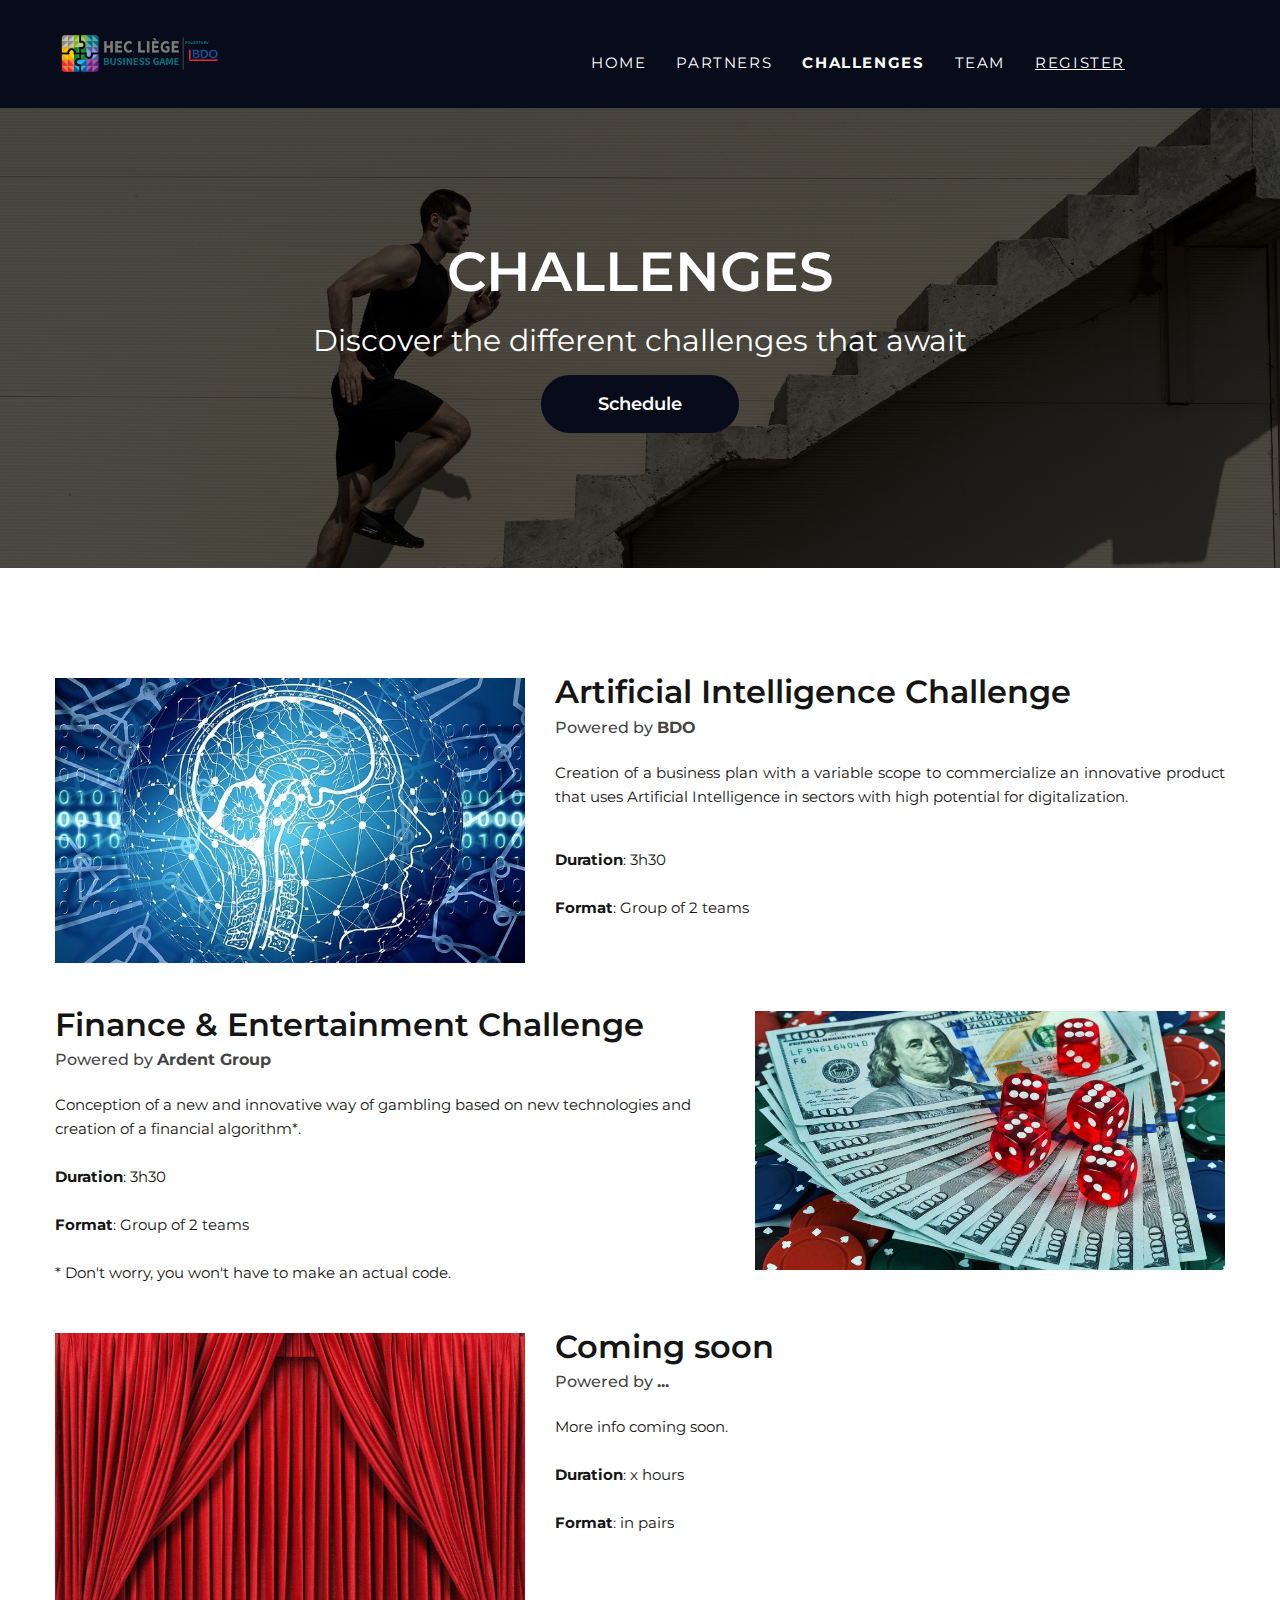
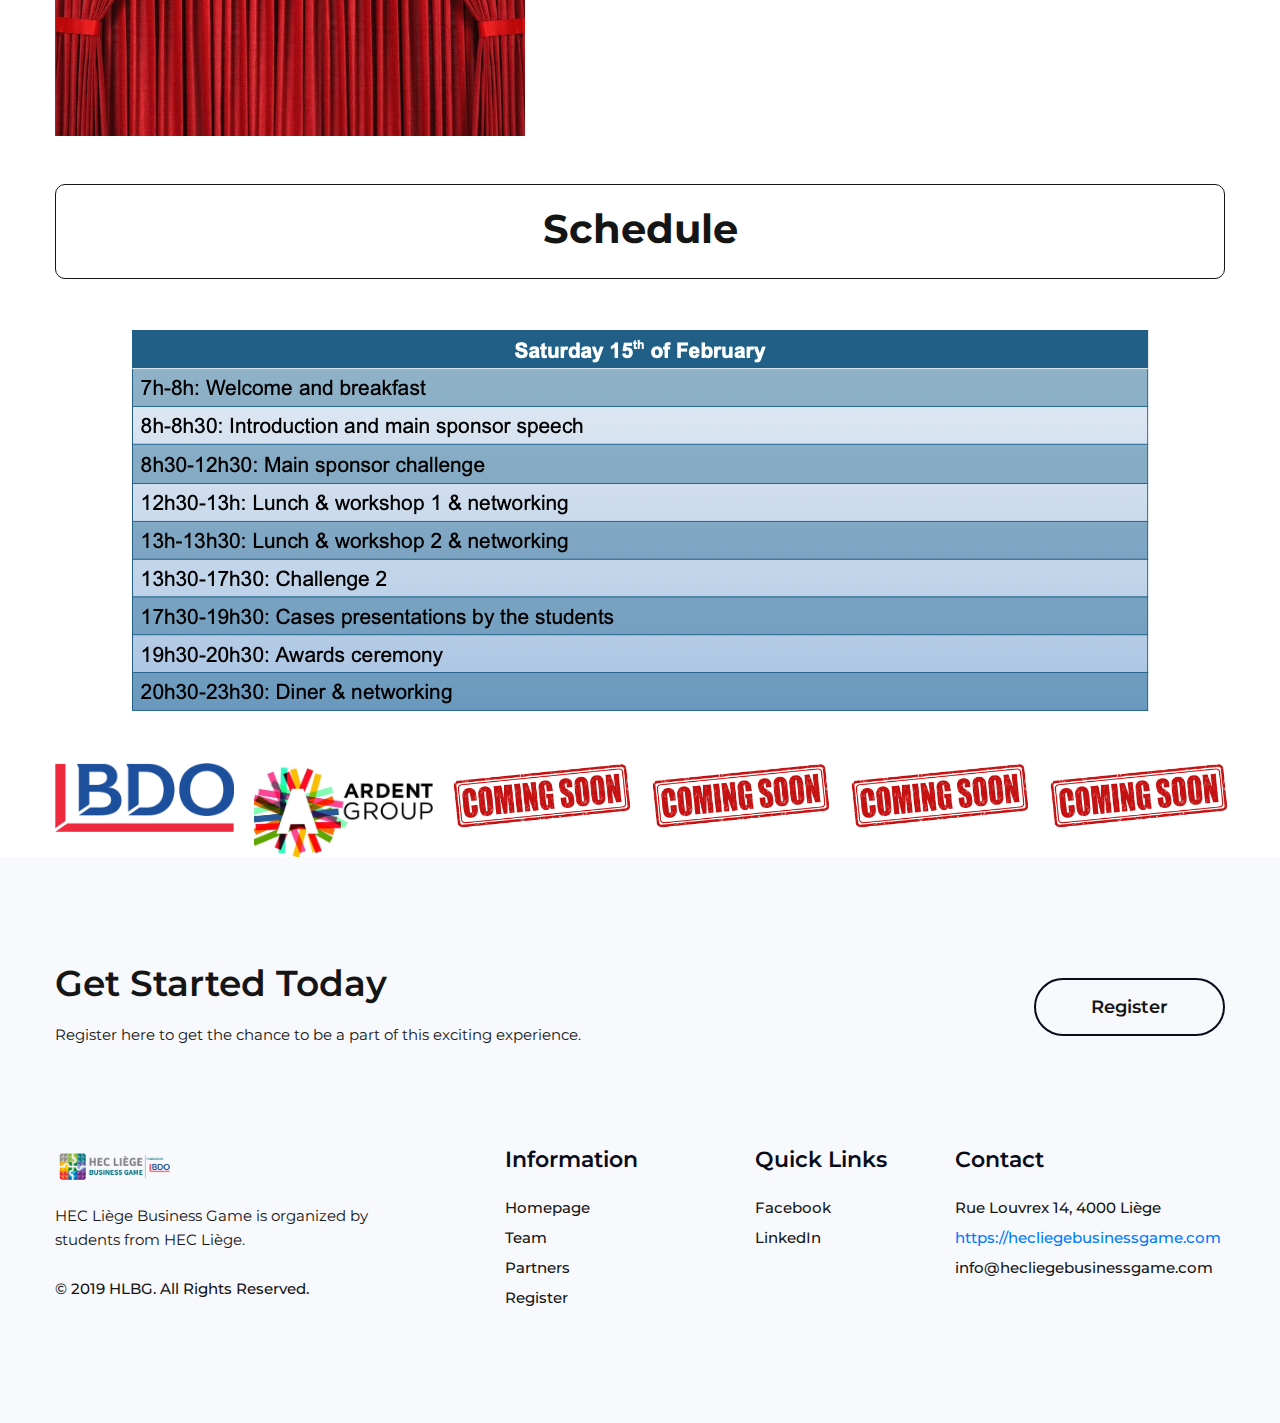
==== challenges.html @ fef14c23 "more space" ====
<!DOCTYPE html>
<html class="no-js" lang="zxx">

<head>
    <meta charset="utf-8">
    <meta http-equiv="X-UA-Compatible" content="IE=edge">
    <meta name="viewport" content="width=device-width, initial-scale=1.0"/>

    <title>Challenges - HEC Liège Business Game</title>

    <!--== Favicon ==-->
    <link rel="shortcut icon" href="assets/img/favicon2.ico" type="image/x-icon"/>

    <!--== Google Fonts ==-->
    <link href="https://fonts.googleapis.com/css?family=Montserrat:300,400,400i,500,600,700" rel="stylesheet">

    <!--== All Animate CSS ==-->
    <link href="assets/css/animate.min.css" rel="stylesheet"/>
    <!--== All FontAwesome CSS ==-->
    <link href="assets/css/font-awesome.min.css" rel="stylesheet"/>
    <!--== All Material Icons CSS ==-->
    <link href="assets/css/materialdesignicons.min.css" rel="stylesheet"/>
    <!--== All Helper CSS ==-->
    <link href="assets/css/helper.min.css" rel="stylesheet"/>
    <!--== All Revolution CSS ==-->
    <link href="assets/css/settings.css" rel="stylesheet"/>
    <!--== All Slicknav CSS ==-->
    <link href="assets/css/slicknav.min.css" rel="stylesheet"/>
    <!--== All Timeline CSS ==-->
    <link href="assets/css/timeline.css" rel="stylesheet"/>
    <!--== All Slick Slider CSS ==-->
    <link href="assets/css/slick.min.css" rel="stylesheet"/>
    <!--== All BootStrap CSS ==-->
    <link href="assets/css/bootstrap.min.css" rel="stylesheet"/>
    <!--== Main Style CSS ==-->
    <link href="assets/css/style.min.css" rel="stylesheet"/>

    <!--[if lt IE 9]>
    <script src="//oss.maxcdn.com/html5shiv/3.7.2/html5shiv.min.js"></script>
    <script src="//oss.maxcdn.com/respond/1.4.2/respond.min.js"></script>
    <![endif]-->


</head>

<body>

<!--== Start Header Area Wrapper ==-->
<header class="header-area">
    <div class="container">
        <div class="row align-items-center">
            <div class="col-8 col-lg-2">
                <!-- Start Logo Area -->
                <div class="logo-area">
                    <a href="index.html"><img src="assets/img/hec.png" alt="HLBG-Logo"></a>
                </div>
                <!-- End Logo Area -->
            </div>

            <div class="col-lg-9 d-none d-lg-block">
                <!-- Start Navigation Area -->
                <div class="navigation-area mt-lg-3">
                    <ul class="main-menu nav">
                        <li class=""><a href="index.html">Home</a>
                        </li>
                        <li class=""><a href="partners.html">Partners</a>
                        </li>
                        <li class=""><a href="challenges.html"><strong>Challenges</strong></a>
                        </li>
                        <li class=""><a href="team.html">Team</a>
                        </li>
                        <li><a href="contact.html"><u>Register</u></a></li>
                    </ul>
                </div>
                <!-- End Navigation Area -->
            </div>

            <div class="">
           <!-- Start Header Action Area -->
           <div class="header-action mt-lg-3 text-right">
                <button class="btn-menu d-lg-none"><i class="fa fa-bars"></i></button>
            </div>
            <!-- End Header Action Area -->
            </div>
        </div>
    </div>
</header>
<!--== End Header Area Wrapper ==-->

<!--== Start Page Header Area ==-->
<div class="page-header-area bg-img" data-bg="assets/img/challenges.jpg">
    <div class="container">
        <div class="row">
            <div class="col-lg-10 col-xl-8 m-auto text-center">
                <div class="page-header-content-inner">
                    <div class="page-header-content">
                        <h2>CHALLENGES</h2>
                        <h3 class="text-white">Discover the different challenges that await</h3>
                        <div class="container mt-3">
                            <div class="col-xl-6 m-auto text-center" id="strategy">
                                    <a href="#schedule" class="btn-outline-top">Schedule</a>
                            </div>
                        </div>
                    </div>
                </div>
            </div>
        </div>
    </div>
</div>
<!--== End Page Header Area ==-->



<!--== Start Page Content Area Wrapper ==-->
<div class="page-content-wrapper">
    <div class="member-details-wrapper sm-top">
        <div class="container">
            <div class="member-details-wrap">
                <div class="member-details-top">
                    <div class="row">
                        <div class="col-md-5">
                            <div class="member-pic mb-sm-35">
                                <img src="assets/img/AI.jpg" alt="bcg"/>
                            </div>
                        </div>

                        <div class="col-md-7 ml-auto">
                            <div class="member-desc" id="social">
                                <h2>Artificial Intelligence Challenge</h2>
                                <h5>Powered by <strong>BDO</strong></h5>
                                <p align="justify">Creation of a business plan with a variable scope to commercialize 
                                an innovative product that uses Artificial Intelligence in sectors with high potential for digitalization.<br></p>
                                </br>
                                <strong>Duration</strong>: 3h30</br>
                                </br>
                                <strong>Format</strong>: Group of 2 teams </br>
                            </p>
                            </div>
                        </div>
                    </div>
                </div>
            </div>
        </div>

        <div class="container mt-5">
            <div class="member-details-wrap">
                <div class="member-details-top">
                    <div class="row">


                        <div class="col-md-7 ml-auto">
                            <div class="member-desc" id="performance">
                                <h2>Finance & Entertainment Challenge</h2>
                                <h5>Powered by <strong>Ardent Group</strong></h5>
                                Conception of a new and innovative way of gambling based on new technologies and creation of a financial algorithm*.</br>
                                </br>
                                <strong>Duration</strong>: 3h30 </br>
                                </br>
                                <strong>Format</strong>: Group of 2 teams </br>
                            </br>
                                * Don't worry, you won't have to make an actual code.
                            </p>
                            </div>
                        </div>

                        <div class="col-md-5">
                            <div class="member-pic mb-sm-35">
                                <img src="assets/img/gambling.jpg" alt="bcg"/>
                            </div>
                        </div>
                    </div>
                </div>
            </div>
        </div>


        

        <div class="container mt-5">
            <div class="member-details-wrap">
                <div class="member-details-top">
                    <div class="row">
                        <div class="col-md-5">
                            <div class="member-pic mb-sm-35">
                                <img src="assets/img/comso.jpg" alt="online"/>
                            </div>
                        </div>

                        <div class="col-md-7 ml-auto">
                            <div class="member-desc" id="online">
                                <h2>Coming soon</h2>
                                <h5>Powered by <strong>...</strong></h5>
                                More info coming soon.</br>
                                </br>
                                <strong>Duration</strong>: x hours </br>
                                </br>
                                <strong>Format</strong>: in pairs </br>
                            </p>
                            </div>
                        </div>
                    </div>
                </div>
            </div>
        </div>

    </div>
</div>



<div class="container mt-5 mb-5 text-center">
    <div class="container boxed mb-5">
        <h1>Schedule</h1>
    </div>
    <img src="assets/img/schedule2.png" alt="schedule" id="schedule"/>

</div>


<!--== Start Brand Logo Area Wrapper ==-->
<div class="brand-logo-area mt-5">
        <div class="container">
            <div class="row">
                <div class="col-12">
                    <div class="brand-logo-content slick-row-20">
                        <div class="brand-logo-item"style="margin:10px padding:20px">
                            <a href="partners.html"><img src="assets/img/brand-logo/bdo.png" alt="bcg"/></a>
                        </div>
    
                        <div class="brand-logo-item"style="margin:10px padding:20px">
                            <a href="partners.html"><img src="assets/img/brand-logo/ardent.jpg" alt="ardent"/></a>
                        </div>
    
                        <div class="brand-logo-item"style="margin:10px padding:20px">
                            <a href="partners.html"><img src="assets/img/brand-logo/coming.png" alt="lux"/></a>
                        </div>
    
                        <div class="brand-logo-item"style="margin:10px padding:20px">
                            <a href="partners.html"><img src="assets/img/brand-logo/coming.png" alt="deloitte"/></a>
                        </div>
    
                        <div class="brand-logo-item"style="margin:10px padding:20px">
                            <a href="partners.html"><img src="assets/img/brand-logo/coming.png" alt="bdo"/></a>
                        </div>
    
                        <div class="brand-logo-item"style="margin:10px padding:20px">
                            <a href="partners.html"><img src="assets/img/brand-logo/coming.png" alt="coca"/></a>
                        </div>
                    </div>
                </div>
            </div>
        </div>
    </div>
    <!--== End Brand Logo Area Wrapper ==-->




<!--== Start Footer Area Wrapper ==-->
<footer class="footer-area sp-y">
    <div class="footer-top-wrap">
        <div class="container">
            <div class="footer-top-content">
                <div class="row align-items-center">
                    <div class="col-md-8 col-lg-6">
                        <h2>Get Started Today</h2>
                        <p>Register here to get the chance to be a part of this exciting experience.</p>
                    </div>
                    <div class="col-md-4 col-lg-6 text-md-right mt-sm-25">
                        <a href="contact.html" class="btn-outline">Register</a>
                    </div>
                </div>
            </div>
        </div>
    </div>

    <div class="footer-widget-area sm-top-wt">
        <div class="container">
            <div class="row mtn-40">
                <div class="col-lg-4 order-4 order-lg-0">
                    <div class="widget-item">
                        <div class="about-widget">
                            <a href="index.html"><img src="assets/img/hec.png" width="5000" alt="Logo"/></a>
                            <p>HEC Liège Business Game is organized by students from HEC Liège.</p>

                            <div class="copyright-txt">
                                <p>&copy; 2019 HLBG. All Rights Reserved.</p>
                            </div>
                        </div>
                    </div>
                </div>

                <div class="col-md-4 col-lg-2 ml-auto">
                    <div class="widget-item">
                        <h4 class="widget-title">Information</h4>
                        <div class="widget-body">
                            <ul class="widget-list">
                                <li><a href="index.html">Homepage</a></li>
                                <li><a href="team.html">Team</a></li>
                                <li><a href="partners.html">Partners</a></li>
                                <li><a href="contact.html">Register</a></li>
                            </ul>
                        </div>
                    </div>
                </div>

                <div class="col-md-4 col-lg-2 ml-auto">
                    <div class="widget-item">
                        <h4 class="widget-title">Quick Links</h4>
                        <div class="widget-body">
                            <ul class="widget-list">
                                <li><a href="https://www.facebook.com/HEC-Liège-Business-Game-104709364340009/">Facebook</a></li>
                                <li><a href="https://www.linkedin.com/company/hec-liège-business-game/">LinkedIn</a></li>
                            </ul>
                        </div>
                    </div>
                </div>

                <div class="col-md-4 col-lg-3">
                    <div class="widget-item">
                        <h4 class="widget-title">Contact</h4>
                        <div class="widget-body">
                            <address>
                                Rue Louvrex 14, 4000 Liège <br>
                                <a href ="https://hecliegebusinessgame.com">https://hecliegebusinessgame.com </a><br>
                                info@hecliegebusinessgame.com
                            </address>
                        </div>
                    </div>
                </div>
            </div>
        </div>
    </div>
</footer>
<!--== End Footer Area Wrapper ==-->

<!-- Scroll Top Button -->
<button class="btn-scroll-top"><i class="mdi mdi-chevron-up"></i></button>



<!--=======================Javascript============================-->
<script src="assets/js/modernizr-3.6.0.min.js"></script>
<script src="assets/js/jquery-3.3.1.min.js"></script>
<script src="assets/js/jquery-migrate-1.2.1.min.js"></script>
<script src="assets/js/popper.min.js"></script>
<script src="assets/js/plugins/bootstrap.min.js"></script>
<script src="assets/js/plugins/waypoint.min.js"></script>
<script src="assets/js/plugins/counterup.min.js"></script>
<script src="assets/js/plugins/instafeed.min.js"></script>
<script src="assets/js/plugins/jquery.appear.js"></script>
<script src="assets/js/plugins/jquery.slicknav.min.js"></script>
<script src="assets/js/plugins/parallax.min.js"></script>
<script src="assets/js/plugins/slick.min.js"></script>

<!--=== Active Js ===-->
<script src="assets/js/active.min.js"></script>

<!-- REVOLUTION JS FILES -->
<script src="assets/js/revslider/jquery.themepunch.tools.min.js"></script>
<script src="assets/js/revslider/jquery.themepunch.revolution.min.js"></script>


<!-- SLIDER REVOLUTION 5.0 EXTENSIONS  (Load Extensions only on Local File Systems !  The following part can be removed on Server for On Demand Loading) -->
<script src="assets/js/revslider/extensions/revolution.extension.actions.min.js"></script>
<script src="assets/js/revslider/extensions/revolution.extension.carousel.min.js"></script>
<script src="assets/js/revslider/extensions/revolution.extension.kenburn.min.js"></script>
<script src="assets/js/revslider/extensions/revolution.extension.layeranimation.min.js"></script>
<script src="assets/js/revslider/extensions/revolution.extension.migration.min.js"></script>
<script src="assets/js/revslider/extensions/revolution.extension.navigation.min.js"></script>
<script src="assets/js/revslider/extensions/revolution.extension.parallax.min.js"></script>
<script src="assets/js/revslider/extensions/revolution.extension.slideanims.min.js"></script>
<script src="assets/js/revslider/extensions/revolution.extension.video.min.js"></script>

<!--=== REVOLUTION JS ===-->
<script src="assets/js/revslider/rev-active.js"></script>

</body>

</html>
---- assets/css/helper.min.css ----
.mt-5{margin-top:5px}.mt-10{margin-top:10px}.mt-15{margin-top:15px}.mt-20{margin-top:20px}.mt-25{margin-top:25px}.mt-30{margin-top:30px}.mt-35{margin-top:35px}.mt-40{margin-top:40px}.mt-45{margin-top:45px}.mt-50{margin-top:50px}.mt-55{margin-top:55px}.mt-60{margin-top:60px}.mt-65{margin-top:65px}.mt-70{margin-top:70px}.mt-75{margin-top:75px}.mt-80{margin-top:80px}.mt-85{margin-top:85px}.mt-90{margin-top:90px}.mt-95{margin-top:95px}.mt-100{margin-top:100px}@media only screen and (max-width:767.98px){.mt-sm-5{margin-top:5px}}@media only screen and (max-width:767.98px){.mt-sm-10{margin-top:10px}}@media only screen and (max-width:767.98px){.mt-sm-15{margin-top:15px}}@media only screen and (max-width:767.98px){.mt-sm-20{margin-top:20px}}@media only screen and (max-width:767.98px){.mt-sm-25{margin-top:25px}}@media only screen and (max-width:767.98px){.mt-sm-30{margin-top:30px}}@media only screen and (max-width:767.98px){.mt-sm-35{margin-top:35px}}@media only screen and (max-width:767.98px){.mt-sm-40{margin-top:40px}}@media only screen and (max-width:767.98px){.mt-sm-45{margin-top:45px}}@media only screen and (max-width:767.98px){.mt-sm-50{margin-top:50px}}@media only screen and (max-width:767.98px){.mt-sm-55{margin-top:55px}}@media only screen and (max-width:767.98px){.mt-sm-60{margin-top:60px}}@media only screen and (max-width:767.98px){.mt-sm-65{margin-top:65px}}@media only screen and (max-width:767.98px){.mt-sm-70{margin-top:70px}}@media only screen and (max-width:767.98px){.mt-sm-75{margin-top:75px}}@media only screen and (max-width:767.98px){.mt-sm-80{margin-top:80px}}@media only screen and (max-width:767.98px){.mt-sm-85{margin-top:85px}}@media only screen and (max-width:767.98px){.mt-sm-90{margin-top:90px}}@media only screen and (max-width:767.98px){.mt-sm-95{margin-top:95px}}@media only screen and (max-width:767.98px){.mt-sm-100{margin-top:100px}}@media only screen and (min-width:768px) and (max-width:991.98px){.mt-md-5{margin-top:5px}}@media only screen and (min-width:768px) and (max-width:991.98px){.mt-md-10{margin-top:10px}}@media only screen and (min-width:768px) and (max-width:991.98px){.mt-md-15{margin-top:15px}}@media only screen and (min-width:768px) and (max-width:991.98px){.mt-md-20{margin-top:20px}}@media only screen and (min-width:768px) and (max-width:991.98px){.mt-md-25{margin-top:25px}}@media only screen and (min-width:768px) and (max-width:991.98px){.mt-md-30{margin-top:30px}}@media only screen and (min-width:768px) and (max-width:991.98px){.mt-md-35{margin-top:35px}}@media only screen and (min-width:768px) and (max-width:991.98px){.mt-md-40{margin-top:40px}}@media only screen and (min-width:768px) and (max-width:991.98px){.mt-md-45{margin-top:45px}}@media only screen and (min-width:768px) and (max-width:991.98px){.mt-md-50{margin-top:50px}}@media only screen and (min-width:768px) and (max-width:991.98px){.mt-md-55{margin-top:55px}}@media only screen and (min-width:768px) and (max-width:991.98px){.mt-md-60{margin-top:60px}}@media only screen and (min-width:768px) and (max-width:991.98px){.mt-md-65{margin-top:65px}}@media only screen and (min-width:768px) and (max-width:991.98px){.mt-md-70{margin-top:70px}}@media only screen and (min-width:768px) and (max-width:991.98px){.mt-md-75{margin-top:75px}}@media only screen and (min-width:768px) and (max-width:991.98px){.mt-md-80{margin-top:80px}}@media only screen and (min-width:768px) and (max-width:991.98px){.mt-md-85{margin-top:85px}}@media only screen and (min-width:768px) and (max-width:991.98px){.mt-md-90{margin-top:90px}}@media only screen and (min-width:768px) and (max-width:991.98px){.mt-md-95{margin-top:95px}}@media only screen and (min-width:768px) and (max-width:991.98px){.mt-md-100{margin-top:100px}}.mtn-5{margin-top:-5px}.mtn-10{margin-top:-10px}.mtn-15{margin-top:-15px}.mtn-20{margin-top:-20px}.mtn-25{margin-top:-25px}.mtn-30{margin-top:-30px}.mtn-35{margin-top:-35px}.mtn-40{margin-top:-40px}.mtn-45{margin-top:-45px}.mtn-50{margin-top:-50px}.mtn-55{margin-top:-55px}.mtn-60{margin-top:-60px}.mtn-65{margin-top:-65px}.mtn-70{margin-top:-70px}.mtn-75{margin-top:-75px}.mtn-80{margin-top:-80px}.mtn-85{margin-top:-85px}.mtn-90{margin-top:-90px}.mtn-95{margin-top:-95px}.mtn-100{margin-top:-100px}@media only screen and (max-width:767.98px){.mtn-sm-5{margin-top:-5px}}@media only screen and (max-width:767.98px){.mtn-sm-10{margin-top:-10px}}@media only screen and (max-width:767.98px){.mtn-sm-15{margin-top:-15px}}@media only screen and (max-width:767.98px){.mtn-sm-20{margin-top:-20px}}@media only screen and (max-width:767.98px){.mtn-sm-25{margin-top:-25px}}@media only screen and (max-width:767.98px){.mtn-sm-30{margin-top:-30px}}@media only screen and (max-width:767.98px){.mtn-sm-35{margin-top:-35px}}@media only screen and (max-width:767.98px){.mtn-sm-40{margin-top:-40px}}@media only screen and (max-width:767.98px){.mtn-sm-45{margin-top:-45px}}@media only screen and (max-width:767.98px){.mtn-sm-50{margin-top:-50px}}@media only screen and (max-width:767.98px){.mtn-sm-55{margin-top:-55px}}@media only screen and (max-width:767.98px){.mtn-sm-60{margin-top:-60px}}@media only screen and (max-width:767.98px){.mtn-sm-65{margin-top:-65px}}@media only screen and (max-width:767.98px){.mtn-sm-70{margin-top:-70px}}@media only screen and (max-width:767.98px){.mtn-sm-75{margin-top:-75px}}@media only screen and (max-width:767.98px){.mtn-sm-80{margin-top:-80px}}@media only screen and (max-width:767.98px){.mtn-sm-85{margin-top:-85px}}@media only screen and (max-width:767.98px){.mtn-sm-90{margin-top:-90px}}@media only screen and (max-width:767.98px){.mtn-sm-95{margin-top:-95px}}@media only screen and (max-width:767.98px){.mtn-sm-100{margin-top:-100px}}@media only screen and (min-width:768px) and (max-width:991.98px){.mtn-md-5{margin-top:-5px}}@media only screen and (min-width:768px) and (max-width:991.98px){.mtn-md-10{margin-top:-10px}}@media only screen and (min-width:768px) and (max-width:991.98px){.mtn-md-15{margin-top:-15px}}@media only screen and (min-width:768px) and (max-width:991.98px){.mtn-md-20{margin-top:-20px}}@media only screen and (min-width:768px) and (max-width:991.98px){.mtn-md-25{margin-top:-25px}}@media only screen and (min-width:768px) and (max-width:991.98px){.mtn-md-30{margin-top:-30px}}@media only screen and (min-width:768px) and (max-width:991.98px){.mtn-md-35{margin-top:-35px}}@media only screen and (min-width:768px) and (max-width:991.98px){.mtn-md-40{margin-top:-40px}}@media only screen and (min-width:768px) and (max-width:991.98px){.mtn-md-45{margin-top:-45px}}@media only screen and (min-width:768px) and (max-width:991.98px){.mtn-md-50{margin-top:-50px}}@media only screen and (min-width:768px) and (max-width:991.98px){.mtn-md-55{margin-top:-55px}}@media only screen and (min-width:768px) and (max-width:991.98px){.mtn-md-60{margin-top:-60px}}@media only screen and (min-width:768px) and (max-width:991.98px){.mtn-md-65{margin-top:-65px}}@media only screen and (min-width:768px) and (max-width:991.98px){.mtn-md-70{margin-top:-70px}}@media only screen and (min-width:768px) and (max-width:991.98px){.mtn-md-75{margin-top:-75px}}@media only screen and (min-width:768px) and (max-width:991.98px){.mtn-md-80{margin-top:-80px}}@media only screen and (min-width:768px) and (max-width:991.98px){.mtn-md-85{margin-top:-85px}}@media only screen and (min-width:768px) and (max-width:991.98px){.mtn-md-90{margin-top:-90px}}@media only screen and (min-width:768px) and (max-width:991.98px){.mtn-md-95{margin-top:-95px}}@media only screen and (min-width:768px) and (max-width:991.98px){.mtn-md-100{margin-top:-100px}}.mb-5{margin-bottom:5px}.mb-10{margin-bottom:10px}.mb-15{margin-bottom:15px}.mb-20{margin-bottom:20px}.mb-25{margin-bottom:25px}.mb-30{margin-bottom:30px}.mb-35{margin-bottom:35px}.mb-40{margin-bottom:40px}.mb-45{margin-bottom:45px}.mb-50{margin-bottom:50px}.mb-55{margin-bottom:55px}.mb-60{margin-bottom:60px}.mb-65{margin-bottom:65px}.mb-70{margin-bottom:70px}.mb-75{margin-bottom:75px}.mb-80{margin-bottom:80px}.mb-85{margin-bottom:85px}.mb-90{margin-bottom:90px}.mb-95{margin-bottom:95px}.mb-100{margin-bottom:100px}@media only screen and (max-width:767.98px){.mb-sm-5{margin-bottom:5px}}@media only screen and (max-width:767.98px){.mb-sm-10{margin-bottom:10px}}@media only screen and (max-width:767.98px){.mb-sm-15{margin-bottom:15px}}@media only screen and (max-width:767.98px){.mb-sm-20{margin-bottom:20px}}@media only screen and (max-width:767.98px){.mb-sm-25{margin-bottom:25px}}@media only screen and (max-width:767.98px){.mb-sm-30{margin-bottom:30px}}@media only screen and (max-width:767.98px){.mb-sm-35{margin-bottom:35px}}@media only screen and (max-width:767.98px){.mb-sm-40{margin-bottom:40px}}@media only screen and (max-width:767.98px){.mb-sm-45{margin-bottom:45px}}@media only screen and (max-width:767.98px){.mb-sm-50{margin-bottom:50px}}@media only screen and (max-width:767.98px){.mb-sm-55{margin-bottom:55px}}@media only screen and (max-width:767.98px){.mb-sm-60{margin-bottom:60px}}@media only screen and (max-width:767.98px){.mb-sm-65{margin-bottom:65px}}@media only screen and (max-width:767.98px){.mb-sm-70{margin-bottom:70px}}@media only screen and (max-width:767.98px){.mb-sm-75{margin-bottom:75px}}@media only screen and (max-width:767.98px){.mb-sm-80{margin-bottom:80px}}@media only screen and (max-width:767.98px){.mb-sm-85{margin-bottom:85px}}@media only screen and (max-width:767.98px){.mb-sm-90{margin-bottom:90px}}@media only screen and (max-width:767.98px){.mb-sm-95{margin-bottom:95px}}@media only screen and (max-width:767.98px){.mb-sm-100{margin-bottom:100px}}@media only screen and (min-width:768px) and (max-width:991.98px){.mb-md-5{margin-bottom:5px}}@media only screen and (min-width:768px) and (max-width:991.98px){.mb-md-10{margin-bottom:10px}}@media only screen and (min-width:768px) and (max-width:991.98px){.mb-md-15{margin-bottom:15px}}@media only screen and (min-width:768px) and (max-width:991.98px){.mb-md-20{margin-bottom:20px}}@media only screen and (min-width:768px) and (max-width:991.98px){.mb-md-25{margin-bottom:25px}}@media only screen and (min-width:768px) and (max-width:991.98px){.mb-md-30{margin-bottom:30px}}@media only screen and (min-width:768px) and (max-width:991.98px){.mb-md-35{margin-bottom:35px}}@media only screen and (min-width:768px) and (max-width:991.98px){.mb-md-40{margin-bottom:40px}}@media only screen and (min-width:768px) and (max-width:991.98px){.mb-md-45{margin-bottom:45px}}@media only screen and (min-width:768px) and (max-width:991.98px){.mb-md-50{margin-bottom:50px}}@media only screen and (min-width:768px) and (max-width:991.98px){.mb-md-55{margin-bottom:55px}}@media only screen and (min-width:768px) and (max-width:991.98px){.mb-md-60{margin-bottom:60px}}@media only screen and (min-width:768px) and (max-width:991.98px){.mb-md-65{margin-bottom:65px}}@media only screen and (min-width:768px) and (max-width:991.98px){.mb-md-70{margin-bottom:70px}}@media only screen and (min-width:768px) and (max-width:991.98px){.mb-md-75{margin-bottom:75px}}@media only screen and (min-width:768px) and (max-width:991.98px){.mb-md-80{margin-bottom:80px}}@media only screen and (min-width:768px) and (max-width:991.98px){.mb-md-85{margin-bottom:85px}}@media only screen and (min-width:768px) and (max-width:991.98px){.mb-md-90{margin-bottom:90px}}@media only screen and (min-width:768px) and (max-width:991.98px){.mb-md-95{margin-bottom:95px}}@media only screen and (min-width:768px) and (max-width:991.98px){.mb-md-100{margin-bottom:100px}}
---- assets/css/settings.css ----
/*-----------------------------------------------------------------------------

-	Revolution Slider 5.0 Default Style Settings -

Screen Stylesheet

version:   	5.4.5
date:      	15/05/17
author:		themepunch
email:     	info@themepunch.com
website:   	http://www.themepunch.com
-----------------------------------------------------------------------------*/
#debungcontrolls,.debugtimeline{width:100%;box-sizing:border-box}.rev_column,.rev_column .tp-parallax-wrap,.tp-svg-layer svg{vertical-align:top}#debungcontrolls{z-index:100000;position:fixed;bottom:0;height:auto;background:rgba(0,0,0,.6);padding:10px}.debugtimeline{height:10px;position:relative;margin-bottom:3px;display:none;white-space:nowrap}.debugtimeline:hover{height:15px}.the_timeline_tester{background:#e74c3c;position:absolute;top:0;left:0;height:100%;width:0}.rs-go-fullscreen{position:fixed!important;width:100%!important;height:100%!important;top:0!important;left:0!important;z-index:9999999!important;background:#fff!important}.debugtimeline.tl_slide .the_timeline_tester{background:#f39c12}.debugtimeline.tl_frame .the_timeline_tester{background:#3498db}.debugtimline_txt{color:#fff;font-weight:400;font-size:7px;position:absolute;left:10px;top:0;white-space:nowrap;line-height:10px}.rtl{direction:rtl}@font-face{font-family:revicons;src:url(../fonts/revicons.eot?5510888);src:url(../fonts/revicons.eot?5510888#iefix) format('embedded-opentype'),url(../fonts/revicons.woff?5510888) format('woff'),url(../fonts/revicons.ttf?5510888) format('truetype'),url(../fonts/revicons.svg?5510888#revicons) format('svg');font-weight:400;font-style:normal}[class*=" revicon-"]:before,[class^=revicon-]:before{font-family:revicons;font-style:normal;font-weight:400;speak:none;display:inline-block;text-decoration:inherit;width:1em;margin-right:.2em;text-align:center;font-variant:normal;text-transform:none;line-height:1em;margin-left:.2em}.revicon-search-1:before{content:'\e802'}.revicon-pencil-1:before{content:'\e831'}.revicon-picture-1:before{content:'\e803'}.revicon-cancel:before{content:'\e80a'}.revicon-info-circled:before{content:'\e80f'}.revicon-trash:before{content:'\e801'}.revicon-left-dir:before{content:'\e817'}.revicon-right-dir:before{content:'\e818'}.revicon-down-open:before{content:'\e83b'}.revicon-left-open:before{content:'\e819'}.revicon-right-open:before{content:'\e81a'}.revicon-angle-left:before{content:'\e820'}.revicon-angle-right:before{content:'\e81d'}.revicon-left-big:before{content:'\e81f'}.revicon-right-big:before{content:'\e81e'}.revicon-magic:before{content:'\e807'}.revicon-picture:before{content:'\e800'}.revicon-export:before{content:'\e80b'}.revicon-cog:before{content:'\e832'}.revicon-login:before{content:'\e833'}.revicon-logout:before{content:'\e834'}.revicon-video:before{content:'\e805'}.revicon-arrow-combo:before{content:'\e827'}.revicon-left-open-1:before{content:'\e82a'}.revicon-right-open-1:before{content:'\e82b'}.revicon-left-open-mini:before{content:'\e822'}.revicon-right-open-mini:before{content:'\e823'}.revicon-left-open-big:before{content:'\e824'}.revicon-right-open-big:before{content:'\e825'}.revicon-left:before{content:'\e836'}.revicon-right:before{content:'\e826'}.revicon-ccw:before{content:'\e808'}.revicon-arrows-ccw:before{content:'\e806'}.revicon-palette:before{content:'\e829'}.revicon-list-add:before{content:'\e80c'}.revicon-doc:before{content:'\e809'}.revicon-left-open-outline:before{content:'\e82e'}.revicon-left-open-2:before{content:'\e82c'}.revicon-right-open-outline:before{content:'\e82f'}.revicon-right-open-2:before{content:'\e82d'}.revicon-equalizer:before{content:'\e83a'}.revicon-layers-alt:before{content:'\e804'}.revicon-popup:before{content:'\e828'}.rev_slider_wrapper{position:relative;z-index:0;width:100%}.rev_slider{position:relative;overflow:visible}.entry-content .rev_slider a,.rev_slider a{box-shadow:none}.tp-overflow-hidden{overflow:hidden!important}.group_ov_hidden{overflow:hidden}.rev_slider img,.tp-simpleresponsive img{max-width:none!important;transition:none;margin:0;padding:0;border:none}.rev_slider .no-slides-text{font-weight:700;text-align:center;padding-top:80px}.rev_slider>ul,.rev_slider>ul>li,.rev_slider>ul>li:before,.rev_slider_wrapper>ul,.tp-revslider-mainul>li,.tp-revslider-mainul>li:before,.tp-simpleresponsive>ul,.tp-simpleresponsive>ul>li,.tp-simpleresponsive>ul>li:before{list-style:none!important;position:absolute;margin:0!important;padding:0!important;overflow-x:visible;overflow-y:visible;background-image:none;background-position:0 0;text-indent:0;top:0;left:0}.rev_slider>ul>li,.rev_slider>ul>li:before,.tp-revslider-mainul>li,.tp-revslider-mainul>li:before,.tp-simpleresponsive>ul>li,.tp-simpleresponsive>ul>li:before{visibility:hidden}.tp-revslider-mainul,.tp-revslider-slidesli{padding:0!important;margin:0!important;list-style:none!important}.fullscreen-container,.fullwidthbanner-container{padding:0;position:relative}.rev_slider li.tp-revslider-slidesli{position:absolute!important}.tp-caption .rs-untoggled-content{display:block}.tp-caption .rs-toggled-content{display:none}.rs-toggle-content-active.tp-caption .rs-toggled-content{display:block}.rs-toggle-content-active.tp-caption .rs-untoggled-content{display:none}.rev_slider .caption,.rev_slider .tp-caption{position:relative;visibility:hidden;white-space:nowrap;display:block;-webkit-font-smoothing:antialiased!important;z-index:1}.rev_slider .caption,.rev_slider .tp-caption,.tp-simpleresponsive img{-moz-user-select:none;-khtml-user-select:none;-webkit-user-select:none;-o-user-select:none}.rev_slider .tp-mask-wrap .tp-caption,.rev_slider .tp-mask-wrap :last-child,.wpb_text_column .rev_slider .tp-mask-wrap .tp-caption,.wpb_text_column .rev_slider .tp-mask-wrap :last-child{margin-bottom:0}.tp-svg-layer svg{width:100%;height:100%;position:relative}.tp-carousel-wrapper{cursor:url(openhand.cur),move}.tp-carousel-wrapper.dragged{cursor:url(closedhand.cur),move}.tp_inner_padding{box-sizing:border-box;max-height:none!important}.tp-caption.tp-layer-selectable{-moz-user-select:all;-khtml-user-select:all;-webkit-user-select:all;-o-user-select:all}.tp-caption.tp-hidden-caption,.tp-forcenotvisible,.tp-hide-revslider,.tp-parallax-wrap.tp-hidden-caption{visibility:hidden!important;display:none!important}.rev_slider audio,.rev_slider embed,.rev_slider iframe,.rev_slider object,.rev_slider video{max-width:none!important}.tp-element-background{position:absolute;top:0;left:0;width:100%;height:100%;z-index:0}.tp-blockmask,.tp-blockmask_in,.tp-blockmask_out{position:absolute;top:0;left:0;width:100%;height:100%;background:#fff;z-index:1000;transform:scaleX(0) scaleY(0)}.tp-parallax-wrap{transform-style:preserve-3d}.rev_row_zone{position:absolute;width:100%;left:0;box-sizing:border-box;min-height:50px;font-size:0}.rev_column_inner,.rev_slider .tp-caption.rev_row{position:relative;width:100%!important;box-sizing:border-box}.rev_row_zone_top{top:0}.rev_row_zone_middle{top:50%;transform:translateY(-50%)}.rev_row_zone_bottom{bottom:0}.rev_slider .tp-caption.rev_row{display:table;table-layout:fixed;vertical-align:top;height:auto!important;font-size:0}.rev_column{display:table-cell;position:relative;height:auto;box-sizing:border-box;font-size:0}.rev_column_inner{display:block;height:auto!important;white-space:normal!important}.rev_column_bg{width:100%;height:100%;position:absolute;top:0;left:0;z-index:0;box-sizing:border-box;background-clip:content-box;border:0 solid transparent}.tp-caption .backcorner,.tp-caption .backcornertop,.tp-caption .frontcorner,.tp-caption .frontcornertop{height:0;top:0;width:0;position:absolute}.rev_column_inner .tp-loop-wrap,.rev_column_inner .tp-mask-wrap,.rev_column_inner .tp-parallax-wrap{text-align:inherit}.rev_column_inner .tp-mask-wrap{display:inline-block}.rev_column_inner .tp-parallax-wrap,.rev_column_inner .tp-parallax-wrap .tp-loop-wrap,.rev_column_inner .tp-parallax-wrap .tp-mask-wrap{position:relative!important;left:auto!important;top:auto!important;line-height:0}.tp-video-play-button,.tp-video-play-button i{line-height:50px!important;vertical-align:top;text-align:center}.rev_column_inner .rev_layer_in_column,.rev_column_inner .tp-parallax-wrap,.rev_column_inner .tp-parallax-wrap .tp-loop-wrap,.rev_column_inner .tp-parallax-wrap .tp-mask-wrap{vertical-align:top}.rev_break_columns{display:block!important}.rev_break_columns .tp-parallax-wrap.rev_column{display:block!important;width:100%!important}.fullwidthbanner-container{overflow:hidden}.fullwidthbanner-container .fullwidthabanner{width:100%;position:relative}.tp-static-layers{position:absolute;z-index:101;top:0;left:0}.tp-caption .frontcorner{border-left:40px solid transparent;border-right:0 solid transparent;border-top:40px solid #00A8FF;left:-40px}.tp-caption .backcorner{border-left:0 solid transparent;border-right:40px solid transparent;border-bottom:40px solid #00A8FF;right:0}.tp-caption .frontcornertop{border-left:40px solid transparent;border-right:0 solid transparent;border-bottom:40px solid #00A8FF;left:-40px}.tp-caption .backcornertop{border-left:0 solid transparent;border-right:40px solid transparent;border-top:40px solid #00A8FF;right:0}.tp-layer-inner-rotation{position:relative!important}img.tp-slider-alternative-image{width:100%;height:auto}.caption.fullscreenvideo,.rs-background-video-layer,.tp-caption.coverscreenvideo,.tp-caption.fullscreenvideo{width:100%;height:100%;top:0;left:0;position:absolute}.noFilterClass{filter:none!important}.rs-background-video-layer{visibility:hidden;z-index:0}.caption.fullscreenvideo audio,.caption.fullscreenvideo iframe,.caption.fullscreenvideo video,.tp-caption.fullscreenvideo iframe,.tp-caption.fullscreenvideo iframe audio,.tp-caption.fullscreenvideo iframe video{width:100%!important;height:100%!important;display:none}.fullcoveredvideo audio,.fullscreenvideo audio .fullcoveredvideo video,.fullscreenvideo video{background:#000}.fullcoveredvideo .tp-poster{background-position:center center;background-size:cover;width:100%;height:100%;top:0;left:0}.videoisplaying .html5vid .tp-poster{display:none}.tp-video-play-button{background:#000;background:rgba(0,0,0,.3);border-radius:5px;position:absolute;top:50%;left:50%;color:#FFF;margin-top:-25px;margin-left:-25px;cursor:pointer;width:50px;height:50px;box-sizing:border-box;display:inline-block;z-index:4;opacity:0;transition:opacity .3s ease-out!important}.tp-audio-html5 .tp-video-play-button,.tp-hiddenaudio{display:none!important}.tp-caption .html5vid{width:100%!important;height:100%!important}.tp-video-play-button i{width:50px;height:50px;display:inline-block;font-size:40px!important}.rs-fullvideo-cover,.tp-dottedoverlay,.tp-shadowcover{height:100%;top:0;left:0;position:absolute}.tp-caption:hover .tp-video-play-button{opacity:1;display:block}.tp-caption .tp-revstop{display:none;border-left:5px solid #fff!important;border-right:5px solid #fff!important;margin-top:15px!important;line-height:20px!important;vertical-align:top;font-size:25px!important}.tp-seek-bar,.tp-video-button,.tp-volume-bar{outline:0;line-height:12px;margin:0;cursor:pointer}.videoisplaying .revicon-right-dir{display:none}.videoisplaying .tp-revstop{display:inline-block}.videoisplaying .tp-video-play-button{display:none}.fullcoveredvideo .tp-video-play-button{display:none!important}.fullscreenvideo .fullscreenvideo audio,.fullscreenvideo .fullscreenvideo video{object-fit:contain!important}.fullscreenvideo .fullcoveredvideo audio,.fullscreenvideo .fullcoveredvideo video{object-fit:cover!important}.tp-video-controls{position:absolute;bottom:0;left:0;right:0;padding:5px;opacity:0;transition:opacity .3s;background-image:linear-gradient(to bottom,#000 13%,#323232 100%);display:table;max-width:100%;overflow:hidden;box-sizing:border-box}.rev-btn.rev-hiddenicon i,.rev-btn.rev-withicon i{transition:all .2s ease-out!important;font-size:15px}.tp-caption:hover .tp-video-controls{opacity:.9}.tp-video-button{background:rgba(0,0,0,.5);border:0;border-radius:3px;font-size:12px;color:#fff;padding:0}.tp-video-button:hover{cursor:pointer}.tp-video-button-wrap,.tp-video-seek-bar-wrap,.tp-video-vol-bar-wrap{padding:0 5px;display:table-cell;vertical-align:middle}.tp-video-seek-bar-wrap{width:80%}.tp-video-vol-bar-wrap{width:20%}.tp-seek-bar,.tp-volume-bar{width:100%;padding:0}.rs-fullvideo-cover{width:100%;background:0 0;z-index:5}.disabled_lc .tp-video-play-button,.rs-background-video-layer audio::-webkit-media-controls,.rs-background-video-layer video::-webkit-media-controls,.rs-background-video-layer video::-webkit-media-controls-start-playback-button{display:none!important}.tp-audio-html5 .tp-video-controls{opacity:1!important;visibility:visible!important}.tp-dottedoverlay{background-repeat:repeat;width:100%;z-index:3}.tp-dottedoverlay.twoxtwo{background:url(../assets/gridtile.png)}.tp-dottedoverlay.twoxtwowhite{background:url(../assets/gridtile_white.png)}.tp-dottedoverlay.threexthree{background:url(../assets/gridtile_3x3.png)}.tp-dottedoverlay.threexthreewhite{background:url(../assets/gridtile_3x3_white.png)}.tp-shadowcover{width:100%;background:#fff;z-index:-1}.tp-shadow1{box-shadow:0 10px 6px -6px rgba(0,0,0,.8)}.tp-shadow2:after,.tp-shadow2:before,.tp-shadow3:before,.tp-shadow4:after{z-index:-2;position:absolute;content:"";bottom:10px;left:10px;width:50%;top:85%;max-width:300px;background:0 0;box-shadow:0 15px 10px rgba(0,0,0,.8);transform:rotate(-3deg)}.tp-shadow2:after,.tp-shadow4:after{transform:rotate(3deg);right:10px;left:auto}.tp-shadow5{position:relative;box-shadow:0 1px 4px rgba(0,0,0,.3),0 0 40px rgba(0,0,0,.1) inset}.tp-shadow5:after,.tp-shadow5:before{content:"";position:absolute;z-index:-2;box-shadow:0 0 25px 0 rgba(0,0,0,.6);top:30%;bottom:0;left:20px;right:20px;border-radius:100px/20px}.tp-button{padding:6px 13px 5px;border-radius:3px;height:30px;cursor:pointer;color:#fff!important;text-shadow:0 1px 1px rgba(0,0,0,.6)!important;font-size:15px;line-height:45px!important;font-family:arial,sans-serif;font-weight:700;letter-spacing:-1px;text-decoration:none}.tp-button.big{color:#fff;text-shadow:0 1px 1px rgba(0,0,0,.6);font-weight:700;padding:9px 20px;font-size:19px;line-height:57px!important}.purchase:hover,.tp-button.big:hover,.tp-button:hover{background-position:bottom,15px 11px}.purchase.green,.purchase:hover.green,.tp-button.green,.tp-button:hover.green{background-color:#21a117;box-shadow:0 3px 0 0 #104d0b}.purchase.blue,.purchase:hover.blue,.tp-button.blue,.tp-button:hover.blue{background-color:#1d78cb;box-shadow:0 3px 0 0 #0f3e68}.purchase.red,.purchase:hover.red,.tp-button.red,.tp-button:hover.red{background-color:#cb1d1d;box-shadow:0 3px 0 0 #7c1212}.purchase.orange,.purchase:hover.orange,.tp-button.orange,.tp-button:hover.orange{background-color:#f70;box-shadow:0 3px 0 0 #a34c00}.purchase.darkgrey,.purchase:hover.darkgrey,.tp-button.darkgrey,.tp-button.grey,.tp-button:hover.darkgrey,.tp-button:hover.grey{background-color:#555;box-shadow:0 3px 0 0 #222}.purchase.lightgrey,.purchase:hover.lightgrey,.tp-button.lightgrey,.tp-button:hover.lightgrey{background-color:#888;box-shadow:0 3px 0 0 #555}.rev-btn,.rev-btn:visited{outline:0!important;box-shadow:none!important;text-decoration:none!important;line-height:44px;font-size:17px;font-weight:500;padding:12px 35px;box-sizing:border-box;font-family:Roboto,sans-serif;cursor:pointer}.rev-btn.rev-uppercase,.rev-btn.rev-uppercase:visited{text-transform:uppercase;letter-spacing:1px;font-size:15px;font-weight:900}.rev-btn.rev-withicon i{font-weight:400;position:relative;top:0;margin-left:10px!important}.rev-btn.rev-hiddenicon i{font-weight:400;position:relative;top:0;opacity:0;margin-left:0!important;width:0!important}.rev-btn.rev-hiddenicon:hover i{opacity:1!important;margin-left:10px!important;width:auto!important}.rev-btn.rev-medium,.rev-btn.rev-medium:visited{line-height:36px;font-size:14px;padding:10px 30px}.rev-btn.rev-medium.rev-hiddenicon i,.rev-btn.rev-medium.rev-withicon i{font-size:14px;top:0}.rev-btn.rev-small,.rev-btn.rev-small:visited{line-height:28px;font-size:12px;padding:7px 20px}.rev-btn.rev-small.rev-hiddenicon i,.rev-btn.rev-small.rev-withicon i{font-size:12px;top:0}.rev-maxround{border-radius:30px}.rev-minround{border-radius:3px}.rev-burger{position:relative;width:60px;height:60px;box-sizing:border-box;padding:22px 0 0 14px;border-radius:50%;border:1px solid rgba(51,51,51,.25);-webkit-tap-highlight-color:transparent;cursor:pointer}.rev-burger span{display:block;width:30px;height:3px;background:#333;transition:.7s;pointer-events:none;transform-style:flat!important}.rev-burger.revb-white span,.rev-burger.revb-whitenoborder span{background:#fff}.rev-burger span:nth-child(2){margin:3px 0}#dialog_addbutton .rev-burger:hover :first-child,.open .rev-burger :first-child,.open.rev-burger :first-child{transform:translateY(6px) rotate(-45deg)}#dialog_addbutton .rev-burger:hover :nth-child(2),.open .rev-burger :nth-child(2),.open.rev-burger :nth-child(2){transform:rotate(-45deg);opacity:0}#dialog_addbutton .rev-burger:hover :last-child,.open .rev-burger :last-child,.open.rev-burger :last-child{transform:translateY(-6px) rotate(-135deg)}.rev-burger.revb-white{border:2px solid rgba(255,255,255,.2)}.rev-burger.revb-darknoborder,.rev-burger.revb-whitenoborder{border:0}.rev-burger.revb-darknoborder span{background:#333}.rev-burger.revb-whitefull{background:#fff;border:none}.rev-burger.revb-whitefull span{background:#333}.rev-burger.revb-darkfull{background:#333;border:none}.rev-burger.revb-darkfull span,.rev-scroll-btn.revs-fullwhite{background:#fff}@keyframes rev-ani-mouse{0%{opacity:1;top:29%}15%{opacity:1;top:50%}50%{opacity:0;top:50%}100%{opacity:0;top:29%}}.rev-scroll-btn{display:inline-block;position:relative;left:0;right:0;text-align:center;cursor:pointer;width:35px;height:55px;box-sizing:border-box;border:3px solid #fff;border-radius:23px}.rev-scroll-btn>*{display:inline-block;line-height:18px;font-size:13px;font-weight:400;color:#fff;font-family:proxima-nova,"Helvetica Neue",Helvetica,Arial,sans-serif;letter-spacing:2px}.rev-scroll-btn>.active,.rev-scroll-btn>:focus,.rev-scroll-btn>:hover{color:#fff}.rev-scroll-btn>.active,.rev-scroll-btn>:active,.rev-scroll-btn>:focus,.rev-scroll-btn>:hover{opacity:.8}.rev-scroll-btn.revs-fullwhite span{background:#333}.rev-scroll-btn.revs-fulldark{background:#333;border:none}.rev-scroll-btn.revs-fulldark span,.tp-bullet{background:#fff}.rev-scroll-btn span{position:absolute;display:block;top:29%;left:50%;width:8px;height:8px;margin:-4px 0 0 -4px;background:#fff;border-radius:50%;animation:rev-ani-mouse 2.5s linear infinite}.rev-scroll-btn.revs-dark{border-color:#333}.rev-scroll-btn.revs-dark span{background:#333}.rev-control-btn{position:relative;display:inline-block;z-index:5;color:#FFF;font-size:20px;line-height:60px;font-weight:400;font-style:normal;font-family:Raleway;text-decoration:none;text-align:center;background-color:#000;border-radius:50px;text-shadow:none;background-color:rgba(0,0,0,.5);width:60px;height:60px;box-sizing:border-box;cursor:pointer}.rev-cbutton-dark-sr,.rev-cbutton-light-sr{border-radius:3px}.rev-cbutton-light,.rev-cbutton-light-sr{color:#333;background-color:rgba(255,255,255,.75)}.rev-sbutton{line-height:37px;width:37px;height:37px}.rev-sbutton-blue{background-color:#3B5998}.rev-sbutton-lightblue{background-color:#00A0D1}.rev-sbutton-red{background-color:#DD4B39}.tp-bannertimer{visibility:hidden;width:100%;height:5px;background:#000;background:rgba(0,0,0,.15);position:absolute;z-index:200;top:0}.tp-bannertimer.tp-bottom{top:auto;bottom:0!important;height:5px}.tp-caption img{background:0 0;-ms-filter:"progid:DXImageTransform.Microsoft.gradient(startColorstr=#00FFFFFF,endColorstr=#00FFFFFF)";filter:progid:DXImageTransform.Microsoft.gradient(startColorstr=#00FFFFFF, endColorstr=#00FFFFFF);zoom:1}.caption.slidelink a div,.tp-caption.slidelink a div{width:3000px;height:1500px;background:url(../img/icons/coloredbg.png)}.tp-caption.slidelink a span{background:url(../img/icons/coloredbg.png)}.tp-loader.spinner0,.tp-loader.spinner5{background-image:url(../img/icons/loader.gif);background-repeat:no-repeat}.tp-shape{width:100%;height:100%}.tp-caption .rs-starring{display:inline-block}.tp-caption .rs-starring .star-rating{float:none;display:inline-block;vertical-align:top;color:#FFC321!important}.tp-caption .rs-starring .star-rating,.tp-caption .rs-starring-page .star-rating{position:relative;height:1em;width:5.4em;font-family:star;font-size:1em!important}.tp-loader.spinner0,.tp-loader.spinner1{width:40px;height:40px;margin-top:-20px;margin-left:-20px;animation:tp-rotateplane 1.2s infinite ease-in-out;background-color:#fff;border-radius:3px;box-shadow:0 0 20px 0 rgba(0,0,0,.15)}.tp-caption .rs-starring .star-rating:before,.tp-caption .rs-starring-page .star-rating:before{content:"\73\73\73\73\73";color:#E0DADF;float:left;top:0;left:0;position:absolute}.tp-caption .rs-starring .star-rating span{overflow:hidden;float:left;top:0;left:0;position:absolute;padding-top:1.5em;font-size:1em!important}.tp-caption .rs-starring .star-rating span:before{content:"\53\53\53\53\53";top:0;position:absolute;left:0}.tp-loader{top:50%;left:50%;z-index:10000;position:absolute}.tp-loader.spinner0{background-position:center center}.tp-loader.spinner5{background-position:10px 10px;background-color:#fff;margin:-22px;width:44px;height:44px;border-radius:3px}@keyframes tp-rotateplane{0%{transform:perspective(120px) rotateX(0) rotateY(0)}50%{transform:perspective(120px) rotateX(-180.1deg) rotateY(0)}100%{transform:perspective(120px) rotateX(-180deg) rotateY(-179.9deg)}}.tp-loader.spinner2{width:40px;height:40px;margin-top:-20px;margin-left:-20px;background-color:red;box-shadow:0 0 20px 0 rgba(0,0,0,.15);border-radius:100%;animation:tp-scaleout 1s infinite ease-in-out}@keyframes tp-scaleout{0%{transform:scale(0)}100%{transform:scale(1);opacity:0}}.tp-loader.spinner3{margin:-9px 0 0 -35px;width:70px;text-align:center}.tp-loader.spinner3 .bounce1,.tp-loader.spinner3 .bounce2,.tp-loader.spinner3 .bounce3{width:18px;height:18px;background-color:#fff;box-shadow:0 0 20px 0 rgba(0,0,0,.15);border-radius:100%;display:inline-block;animation:tp-bouncedelay 1.4s infinite ease-in-out;animation-fill-mode:both}.tp-loader.spinner3 .bounce1{animation-delay:-.32s}.tp-loader.spinner3 .bounce2{animation-delay:-.16s}@keyframes tp-bouncedelay{0%,100%,80%{transform:scale(0)}40%{transform:scale(1)}}.tp-loader.spinner4{margin:-20px 0 0 -20px;width:40px;height:40px;text-align:center;animation:tp-rotate 2s infinite linear}.tp-loader.spinner4 .dot1,.tp-loader.spinner4 .dot2{width:60%;height:60%;display:inline-block;position:absolute;top:0;background-color:#fff;border-radius:100%;animation:tp-bounce 2s infinite ease-in-out;box-shadow:0 0 20px 0 rgba(0,0,0,.15)}.tp-loader.spinner4 .dot2{top:auto;bottom:0;animation-delay:-1s}@keyframes tp-rotate{100%{transform:rotate(360deg)}}@keyframes tp-bounce{0%,100%{transform:scale(0)}50%{transform:scale(1)}}.tp-bullets.navbar,.tp-tabs.navbar,.tp-thumbs.navbar{border:none;min-height:0;margin:0;border-radius:0}.tp-bullets,.tp-tabs,.tp-thumbs{position:absolute;display:block;z-index:1000;top:0;left:0}.tp-tab,.tp-thumb{cursor:pointer;position:absolute;opacity:.5;box-sizing:border-box}.tp-arr-imgholder,.tp-tab-image,.tp-thumb-image,.tp-videoposter{background-position:center center;background-size:cover;width:100%;height:100%;display:block;position:absolute;top:0;left:0}.tp-tab.selected,.tp-tab:hover,.tp-thumb.selected,.tp-thumb:hover{opacity:1}.tp-tab-mask,.tp-thumb-mask{box-sizing:border-box!important}.tp-tabs,.tp-thumbs{box-sizing:content-box!important}.tp-bullet{width:15px;height:15px;position:absolute;background:rgba(255,255,255,.3);cursor:pointer}.tp-bullet.selected,.tp-bullet:hover{background:#fff}.tparrows{cursor:pointer;background:#000;background:rgba(0,0,0,.5);width:40px;height:40px;position:absolute;display:block;z-index:1000}.tparrows:hover{background:#000}.tparrows:before{font-family:revicons;font-size:15px;color:#fff;display:block;line-height:40px;text-align:center}.hginfo,.hglayerinfo{font-size:12px;font-weight:600}.tparrows.tp-leftarrow:before{content:'\e824'}.tparrows.tp-rightarrow:before{content:'\e825'}body.rtl .tp-kbimg{left:0!important}.dddwrappershadow{box-shadow:0 45px 100px rgba(0,0,0,.4)}.hglayerinfo{position:fixed;bottom:0;left:0;color:#FFF;line-height:20px;background:rgba(0,0,0,.75);padding:5px 10px;z-index:2000;white-space:normal}.helpgrid,.hginfo{position:absolute}.hginfo{top:-2px;left:-2px;color:#e74c3c;background:#000;padding:2px 5px}.indebugmode .tp-caption:hover{border:1px dashed #c0392b!important}.helpgrid{border:2px dashed #c0392b;top:0;left:0;z-index:0}#revsliderlogloglog{padding:15px;color:#fff;position:fixed;top:0;left:0;width:200px;height:150px;background:rgba(0,0,0,.7);z-index:100000;font-size:10px;overflow:scroll}.aden{filter:hue-rotate(-20deg) contrast(.9) saturate(.85) brightness(1.2)}.aden::after{background:linear-gradient(to right,rgba(66,10,14,.2),transparent);mix-blend-mode:darken}.perpetua::after,.reyes::after{mix-blend-mode:soft-light;opacity:.5}.inkwell{filter:sepia(.3) contrast(1.1) brightness(1.1) grayscale(1)}.perpetua::after{background:linear-gradient(to bottom,#005b9a,#e6c13d)}.reyes{filter:sepia(.22) brightness(1.1) contrast(.85) saturate(.75)}.reyes::after{background:#efcdad}.gingham{filter:brightness(1.05) hue-rotate(-10deg)}.gingham::after{background:linear-gradient(to right,rgba(66,10,14,.2),transparent);mix-blend-mode:darken}.toaster{filter:contrast(1.5) brightness(.9)}.toaster::after{background:radial-gradient(circle,#804e0f,#3b003b);mix-blend-mode:screen}.walden{filter:brightness(1.1) hue-rotate(-10deg) sepia(.3) saturate(1.6)}.walden::after{background:#04c;mix-blend-mode:screen;opacity:.3}.hudson{filter:brightness(1.2) contrast(.9) saturate(1.1)}.hudson::after{background:radial-gradient(circle,#a6b1ff 50%,#342134);mix-blend-mode:multiply;opacity:.5}.earlybird{filter:contrast(.9) sepia(.2)}.earlybird::after{background:radial-gradient(circle,#d0ba8e 20%,#360309 85%,#1d0210 100%);mix-blend-mode:overlay}.mayfair{filter:contrast(1.1) saturate(1.1)}.mayfair::after{background:radial-gradient(circle at 40% 40%,rgba(255,255,255,.8),rgba(255,200,200,.6),#111 60%);mix-blend-mode:overlay;opacity:.4}.lofi{filter:saturate(1.1) contrast(1.5)}.lofi::after{background:radial-gradient(circle,transparent 70%,#222 150%);mix-blend-mode:multiply}._1977{filter:contrast(1.1) brightness(1.1) saturate(1.3)}._1977:after{background:rgba(243,106,188,.3);mix-blend-mode:screen}.brooklyn{filter:contrast(.9) brightness(1.1)}.brooklyn::after{background:radial-gradient(circle,rgba(168,223,193,.4) 70%,#c4b7c8);mix-blend-mode:overlay}.xpro2{filter:sepia(.3)}.xpro2::after{background:radial-gradient(circle,#e6e7e0 40%,rgba(43,42,161,.6) 110%);mix-blend-mode:color-burn}.nashville{filter:sepia(.2) contrast(1.2) brightness(1.05) saturate(1.2)}.nashville::after{background:rgba(0,70,150,.4);mix-blend-mode:lighten}.nashville::before{background:rgba(247,176,153,.56);mix-blend-mode:darken}.lark{filter:contrast(.9)}.lark::after{background:rgba(242,242,242,.8);mix-blend-mode:darken}.lark::before{background:#22253f;mix-blend-mode:color-dodge}.moon{filter:grayscale(1) contrast(1.1) brightness(1.1)}.moon::before{background:#a0a0a0;mix-blend-mode:soft-light}.moon::after{background:#383838;mix-blend-mode:lighten}.clarendon{filter:contrast(1.2) saturate(1.35)}.clarendon:before{background:rgba(127,187,227,.2);mix-blend-mode:overlay}.willow{filter:grayscale(.5) contrast(.95) brightness(.9)}.willow::before{background-color:radial-gradient(40%,circle,#d4a9af 55%,#000 150%);mix-blend-mode:overlay}.willow::after{background-color:#d8cdcb;mix-blend-mode:color}.rise{filter:brightness(1.05) sepia(.2) contrast(.9) saturate(.9)}.rise::after{background:radial-gradient(circle,rgba(232,197,152,.8),transparent 90%);mix-blend-mode:overlay;opacity:.6}.rise::before{background:radial-gradient(circle,rgba(236,205,169,.15) 55%,rgba(50,30,7,.4));mix-blend-mode:multiply}._1977:after,._1977:before,.aden:after,.aden:before,.brooklyn:after,.brooklyn:before,.clarendon:after,.clarendon:before,.earlybird:after,.earlybird:before,.gingham:after,.gingham:before,.hudson:after,.hudson:before,.inkwell:after,.inkwell:before,.lark:after,.lark:before,.lofi:after,.lofi:before,.mayfair:after,.mayfair:before,.moon:after,.moon:before,.nashville:after,.nashville:before,.perpetua:after,.perpetua:before,.reyes:after,.reyes:before,.rise:after,.rise:before,.slumber:after,.slumber:before,.toaster:after,.toaster:before,.walden:after,.walden:before,.willow:after,.willow:before,.xpro2:after,.xpro2:before{content:'';display:block;height:100%;width:100%;top:0;left:0;position:absolute;pointer-events:none}._1977,.aden,.brooklyn,.clarendon,.earlybird,.gingham,.hudson,.inkwell,.lark,.lofi,.mayfair,.moon,.nashville,.perpetua,.reyes,.rise,.slumber,.toaster,.walden,.willow,.xpro2{position:relative}._1977 img,.aden img,.brooklyn img,.clarendon img,.earlybird img,.gingham img,.hudson img,.inkwell img,.lark img,.lofi img,.mayfair img,.moon img,.nashville img,.perpetua img,.reyes img,.rise img,.slumber img,.toaster img,.walden img,.willow img,.xpro2 img{width:100%;z-index:1}._1977:before,.aden:before,.brooklyn:before,.clarendon:before,.earlybird:before,.gingham:before,.hudson:before,.inkwell:before,.lark:before,.lofi:before,.mayfair:before,.moon:before,.nashville:before,.perpetua:before,.reyes:before,.rise:before,.slumber:before,.toaster:before,.walden:before,.willow:before,.xpro2:before{z-index:2}._1977:after,.aden:after,.brooklyn:after,.clarendon:after,.earlybird:after,.gingham:after,.hudson:after,.inkwell:after,.lark:after,.lofi:after,.mayfair:after,.moon:after,.nashville:after,.perpetua:after,.reyes:after,.rise:after,.slumber:after,.toaster:after,.walden:after,.willow:after,.xpro2:after{z-index:3}.slumber{filter:saturate(.66) brightness(1.05)}.slumber::after{background:rgba(125,105,24,.5);mix-blend-mode:soft-light}.slumber::before{background:rgba(69,41,12,.4);mix-blend-mode:lighten}.tp-kbimg-wrap:after,.tp-kbimg-wrap:before{height:500%;width:500%}
---- assets/css/timeline.css ----
/* -------------------------------- 
Modules - reusable parts of our design
-------------------------------- */
.cd-container {
  /* this class is used to give a max-width to the element it is applied to, and center it horizontally when it reaches that max-width */
  width: 90%;
  max-width: 992px;
  margin: 0 auto;
}
.cd-container::after {
  /* clearfix */
  content: '';
  display: table;
  clear: both;
}

/* -------------------------------- 
Main components 
-------------------------------- */

.cd-timeline {
  position: relative;
  padding: 2em 0;
  margin-top: 2em;
  margin-bottom: 2em;
}
.cd-timeline::before {
  /* this is the vertical line */
  content: '';
  position: absolute;
  top: 0;
  left: 18px;
  height: 100%;
  width: 4px;
  background: #d7e4ed;
}
@media only screen and (min-width: 992px) {
  .cd-timeline {
    margin-top: 3em;
    margin-bottom: 3em;
  }
  .cd-timeline::before {
    left: 50%;
    margin-left: -2px;
  }
}

.cd-timeline-block {
  position: relative;
  margin: 2em 0;
}
.cd-timeline-block:after {
  content: "";
  display: table;
  clear: both;
}
.cd-timeline-block:first-child {
  margin-top: 0;
}
.cd-timeline-block:last-child {
  margin-bottom: 0;
}
@media only screen and (min-width: 992px) {
  .cd-timeline-block {
    margin: 4em 0;
  }
  .cd-timeline-block:first-child {
    margin-top: 0;
  }
  .cd-timeline-block:last-child {
    margin-bottom: 0;
  }
}

.cd-timeline-img {
  position: absolute;
  top: 0;
  left: 0;
  width: 40px;
  height: 40px;
  border-radius: 50%;
  -webkit-box-shadow: 0 0 0 4px white, inset 0 2px 0 rgba(0, 0, 0, 0.08), 0 3px 0 4px rgba(0, 0, 0, 0.05);
  box-shadow: 0 0 0 4px white, inset 0 2px 0 rgba(0, 0, 0, 0.08), 0 3px 0 4px rgba(0, 0, 0, 0.05);
}
.cd-timeline-img img {
  display: block;
  width: 24px;
  height: 24px;
  position: relative;
  left: 50%;
  top: 50%;
  margin-left: -12px;
  margin-top: -12px;
}
.cd-timeline-img.cd-picture {
  background: #75ce66;
}
.cd-timeline-img.cd-movie {
  background: #c03b44;
}
.cd-timeline-img.cd-location {
  background: #f0ca45;
}
@media only screen and (min-width: 992px) {
  .cd-timeline-img {
    width: 60px;
    height: 60px;
    left: 50%;
    margin-left: -30px;
    /* Force Hardware Acceleration in WebKit */
    -webkit-transform: translateZ(0);
    -webkit-backface-visibility: hidden;
  }
  .cssanimations .cd-timeline-img.is-hidden {
    visibility: hidden;
  }
  .cssanimations .cd-timeline-img.bounce-in {
    visibility: visible;
    -webkit-animation: cd-bounce-1 0.6s;
    animation: cd-bounce-1 0.6s;
  }
}
.cssanimations .cd-timeline-img.is-hidden {
  visibility: hidden;
}
.cssanimations .cd-timeline-img.bounce-in {
  visibility: visible;
  -webkit-animation: cd-bounce-1 0.6s;
  animation: cd-bounce-1 0.6s;
}
@-webkit-keyframes cd-bounce-1 {
  0% {
    opacity: 0;
    -webkit-transform: scale(0.5);
  }

  60% {
    opacity: 1;
    -webkit-transform: scale(1.2);
  }

  100% {
    -webkit-transform: scale(1);
  }
}
@keyframes cd-bounce-1 {
  0% {
    opacity: 0;
    -webkit-transform: scale(0.5);
    transform: scale(0.5);
  }

  60% {
    opacity: 1;
    -webkit-transform: scale(1.2);
    transform: scale(1.2);
  }

  100% {
    -webkit-transform: scale(1);
    transform: scale(1);
  }
}
.cd-timeline-content {
  position: relative;
  margin-left: 60px;
  background: white;
  border-radius: 0.25em;
  padding: 1em;
  -webkit-box-shadow: 0 3px 0 #d7e4ed;
  box-shadow: 0 3px 0 #d7e4ed;
}
.cd-timeline-content:after {
  content: "";
  display: table;
  clear: both;
}
.cd-timeline-content h2 {
  color: #303e49;
}
.cd-timeline-content p, .cd-timeline-content .cd-read-more, .cd-timeline-content .cd-description {
  font-size: 13px;
  font-size: 0.8125rem;
}
.cd-timeline-content .cd-read-more, .cd-timeline-content .cd-description {
  display: inline-block;
}
.cd-timeline-content p {
  margin: 1em 0;
  line-height: 1.6;
}
.cd-timeline-content .cd-read-more {
  float: right;
  padding: .8em 1em;
  background: #acb7c0;
  color: white;
  border-radius: 0.25em;
}
.no-touch .cd-timeline-content .cd-read-more:hover {
  background-color: #bac4cb;
}
.cd-timeline-content .cd-description {
  float: left;
  padding: .8em 0;
  opacity: .7;
}
.cd-timeline-content::before {
  content: '';
  position: absolute;
  top: 16px;
  right: 100%;
  height: 0;
  width: 0;
  border: 7px solid transparent;
  border-right: 7px solid white;
}
@media only screen and (min-width: 768px) {
  .cd-timeline-content h2 {
    font-size: 20px;
    font-size: 1.25rem;
  }
  .cd-timeline-content p {
    font-size: 16px;
    font-size: 1rem;
  }
  .cd-timeline-content .cd-read-more, .cd-timeline-content .cd-description {
    font-size: 14px;
    font-size: 0.875rem;
  }
}
@media only screen and (min-width: 992px) {
  .cd-timeline-content {
    margin-left: 0;
    padding: 1.6em;
    width: 45%;
  }
  .cd-timeline-content::before {
    top: 24px;
    left: 100%;
    border-color: transparent;
    border-left-color: white;
  }
  .cd-timeline-content .cd-read-more {
    float: left;
  }
  .cd-timeline-content .cd-description {
    position: absolute;
    width: 100%;
    left: 122%;
    top: 6px;
    font-size: 16px;
    font-size: 1rem;
  }
  .cd-timeline-block:nth-child(even) .cd-timeline-content {
    float: right;
  }
  .cd-timeline-block:nth-child(even) .cd-timeline-content::before {
    top: 24px;
    left: auto;
    right: 100%;
    border-color: transparent;
    border-right-color: white;
  }
  .cd-timeline-block:nth-child(even) .cd-timeline-content .cd-read-more {
    float: right;
  }
  .cd-timeline-block:nth-child(even) .cd-timeline-content .cd-description {
    left: auto;
    right: 122%;
    text-align: right;
  }
  .cssanimations .cd-timeline-content.is-hidden {
    visibility: hidden;
  }
  .cssanimations .cd-timeline-content.bounce-in {
    visibility: visible;
    -webkit-animation: cd-bounce-2 0.6s;
    animation: cd-bounce-2 0.6s;
  }
}

@media only screen and (min-width: 992px) {
  /* inverse bounce effect on even content blocks */
  .cssanimations .cd-timeline-block:nth-child(even) .cd-timeline-content.bounce-in {
    -webkit-animation: cd-bounce-2-inverse 0.6s;
    animation: cd-bounce-2-inverse 0.6s;
  }
}
@-webkit-keyframes cd-bounce-2 {
  0% {
    opacity: 0;
    -webkit-transform: translateX(-100px);
  }

  60% {
    opacity: 1;
    -webkit-transform: translateX(20px);
  }

  100% {
    -webkit-transform: translateX(0);
  }
}
@keyframes cd-bounce-2 {
  0% {
    opacity: 0;
    -webkit-transform: translateX(-100px);
    transform: translateX(-100px);
  }

  60% {
    opacity: 1;
    -webkit-transform: translateX(20px);
    transform: translateX(20px);
  }

  100% {
    -webkit-transform: translateX(0);
    transform: translateX(0);
  }
}
@-webkit-keyframes cd-bounce-2-inverse {
  0% {
    opacity: 0;
    -webkit-transform: translateX(100px);
  }

  60% {
    opacity: 1;
    -webkit-transform: translateX(-20px);
  }

  100% {
    -webkit-transform: translateX(0);
  }
}
@keyframes cd-bounce-2-inverse {
  0% {
    opacity: 0;
    -webkit-transform: translateX(100px);
    transform: translateX(100px);
  }

  60% {
    opacity: 1;
    -webkit-transform: translateX(-20px);
    transform: translateX(-20px);
  }

  100% {
    -webkit-transform: translateX(0);
    transform: translateX(0);
  }
}
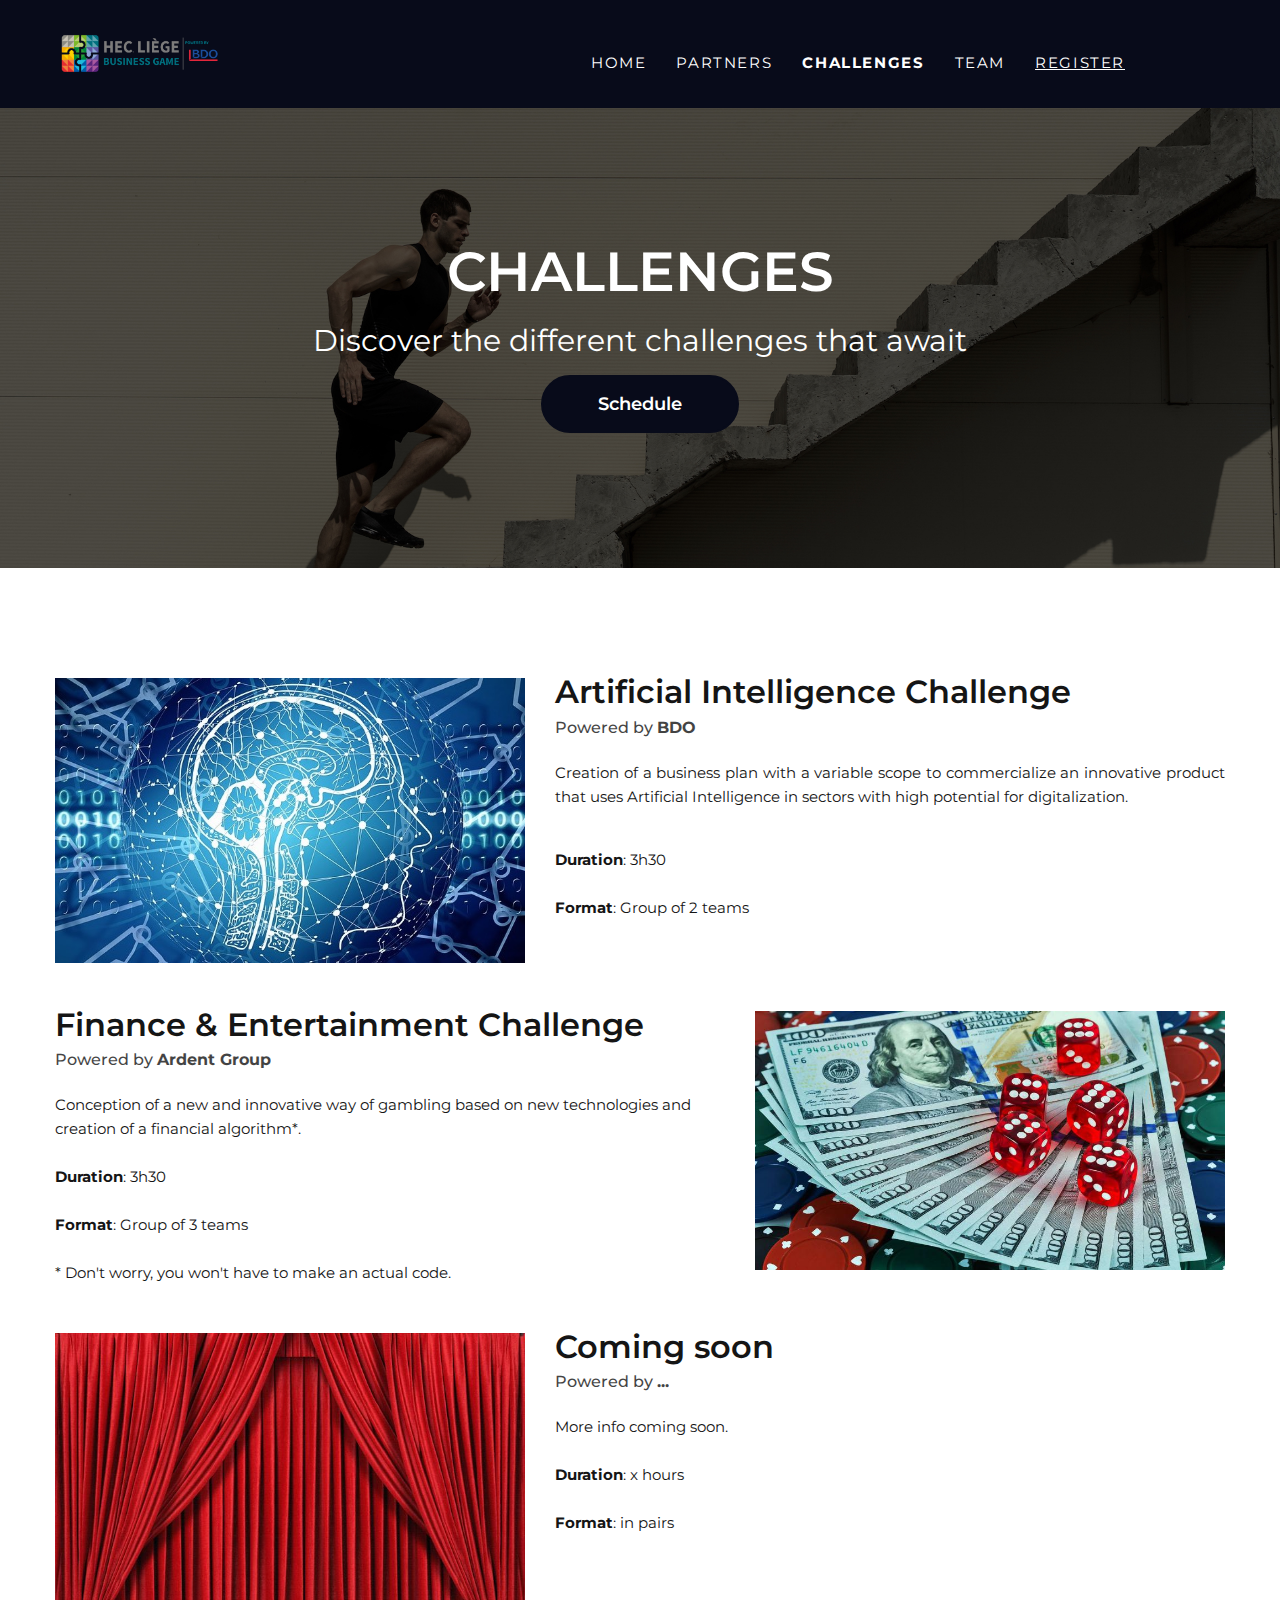
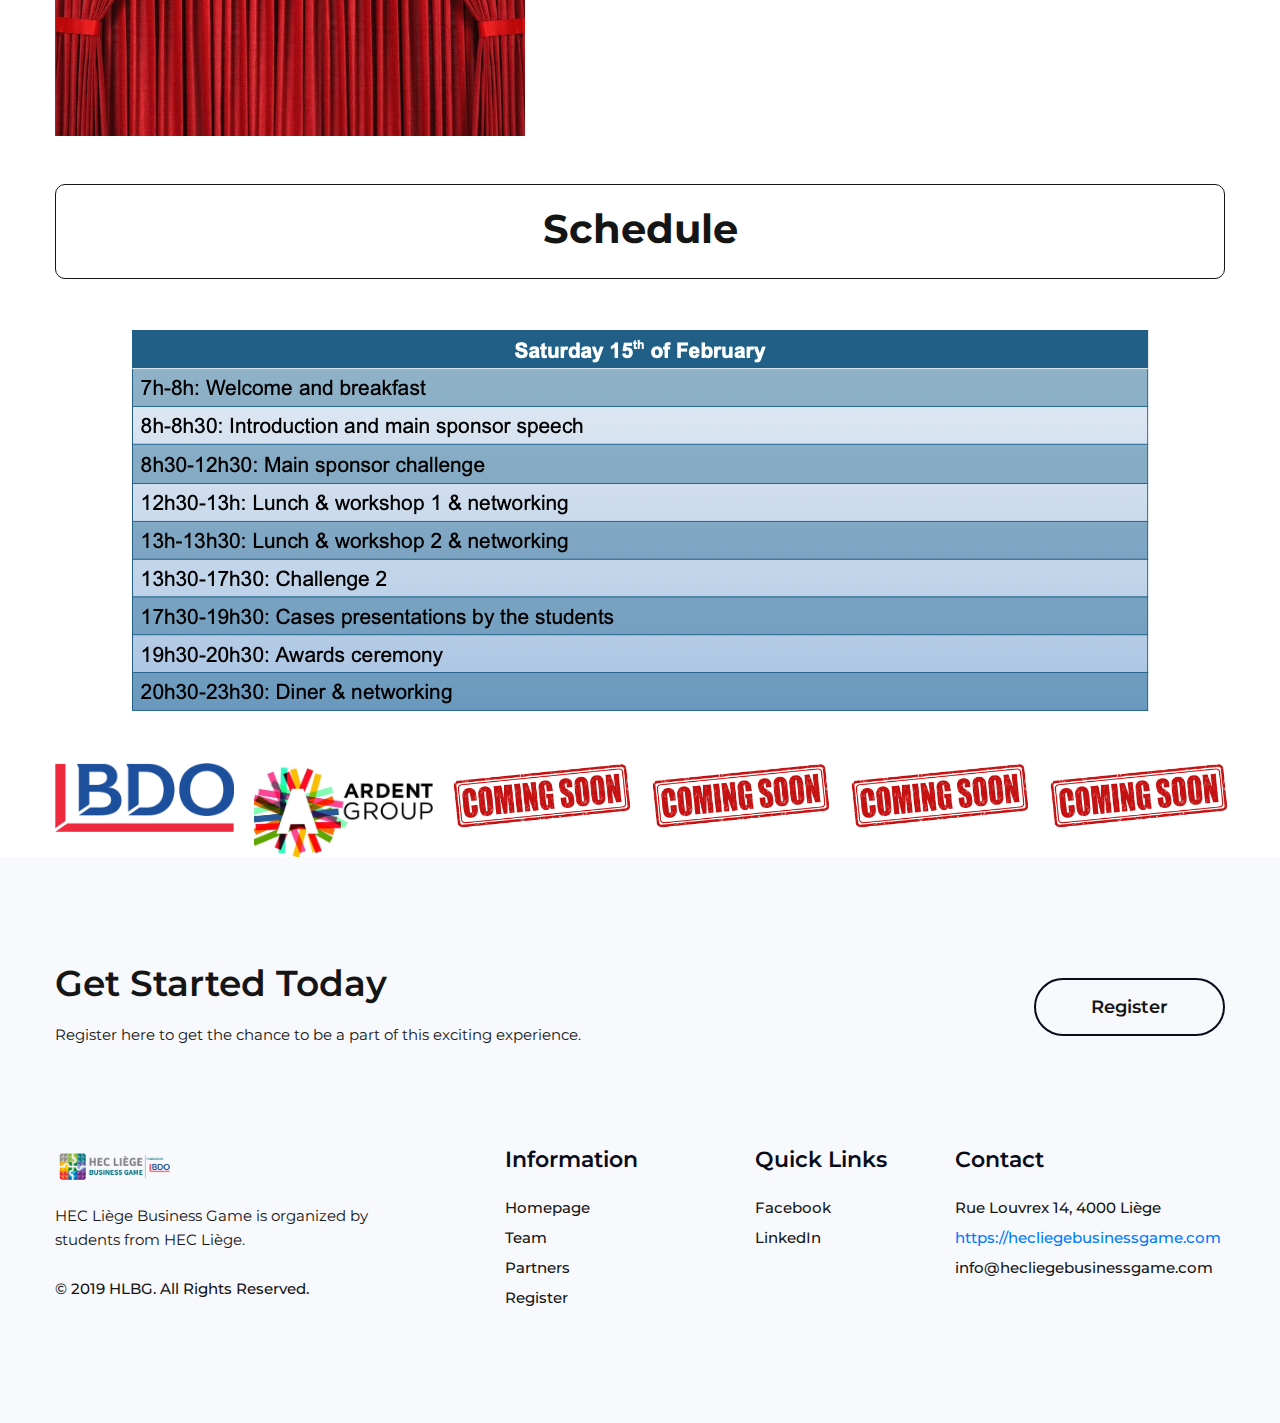
==== commit 43cdb148: "3 teams" ====
--- a/challenges.html
+++ b/challenges.html
@@ -156,7 +156,7 @@
                                 </br>
                                 <strong>Duration</strong>: 3h30 </br>
                                 </br>
-                                <strong>Format</strong>: Group of 2 teams </br>
+                                <strong>Format</strong>: Group of 3 teams </br>
                             </br>
                                 * Don't worry, you won't have to make an actual code.
                             </p>
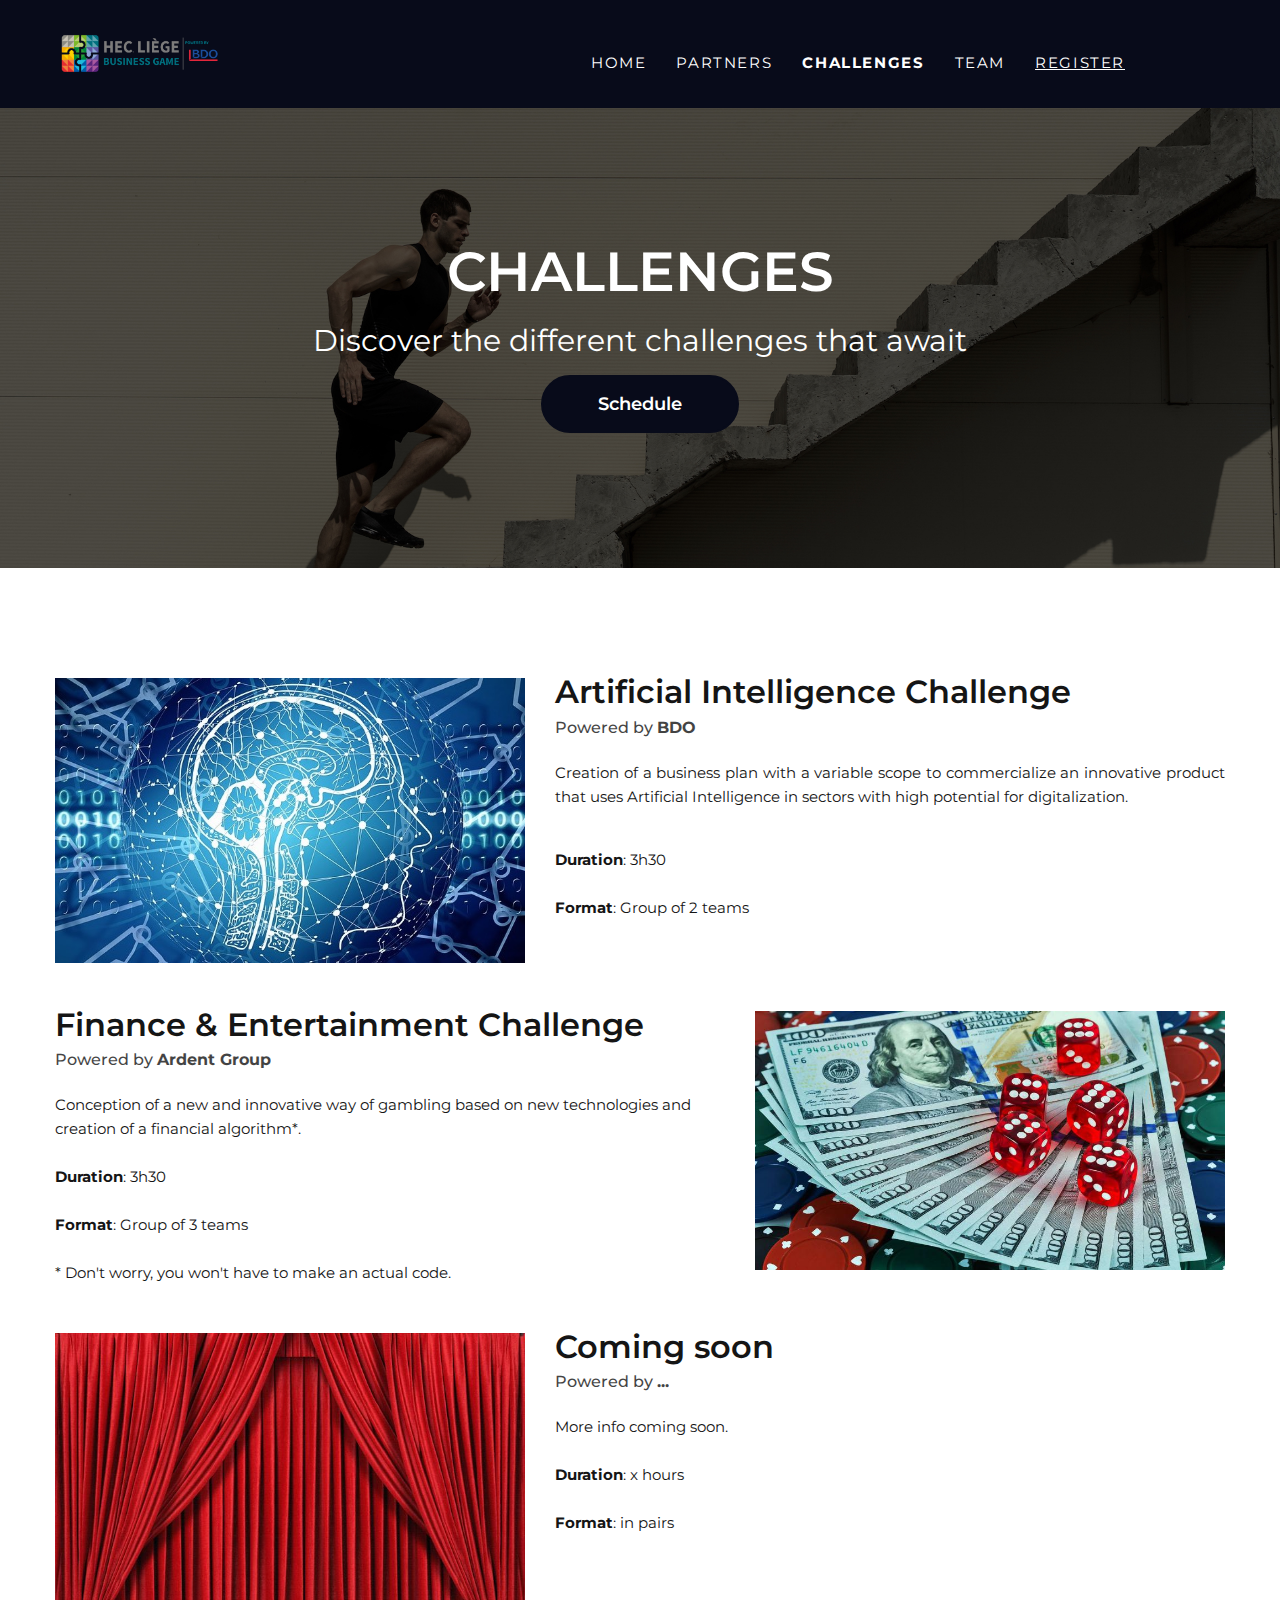
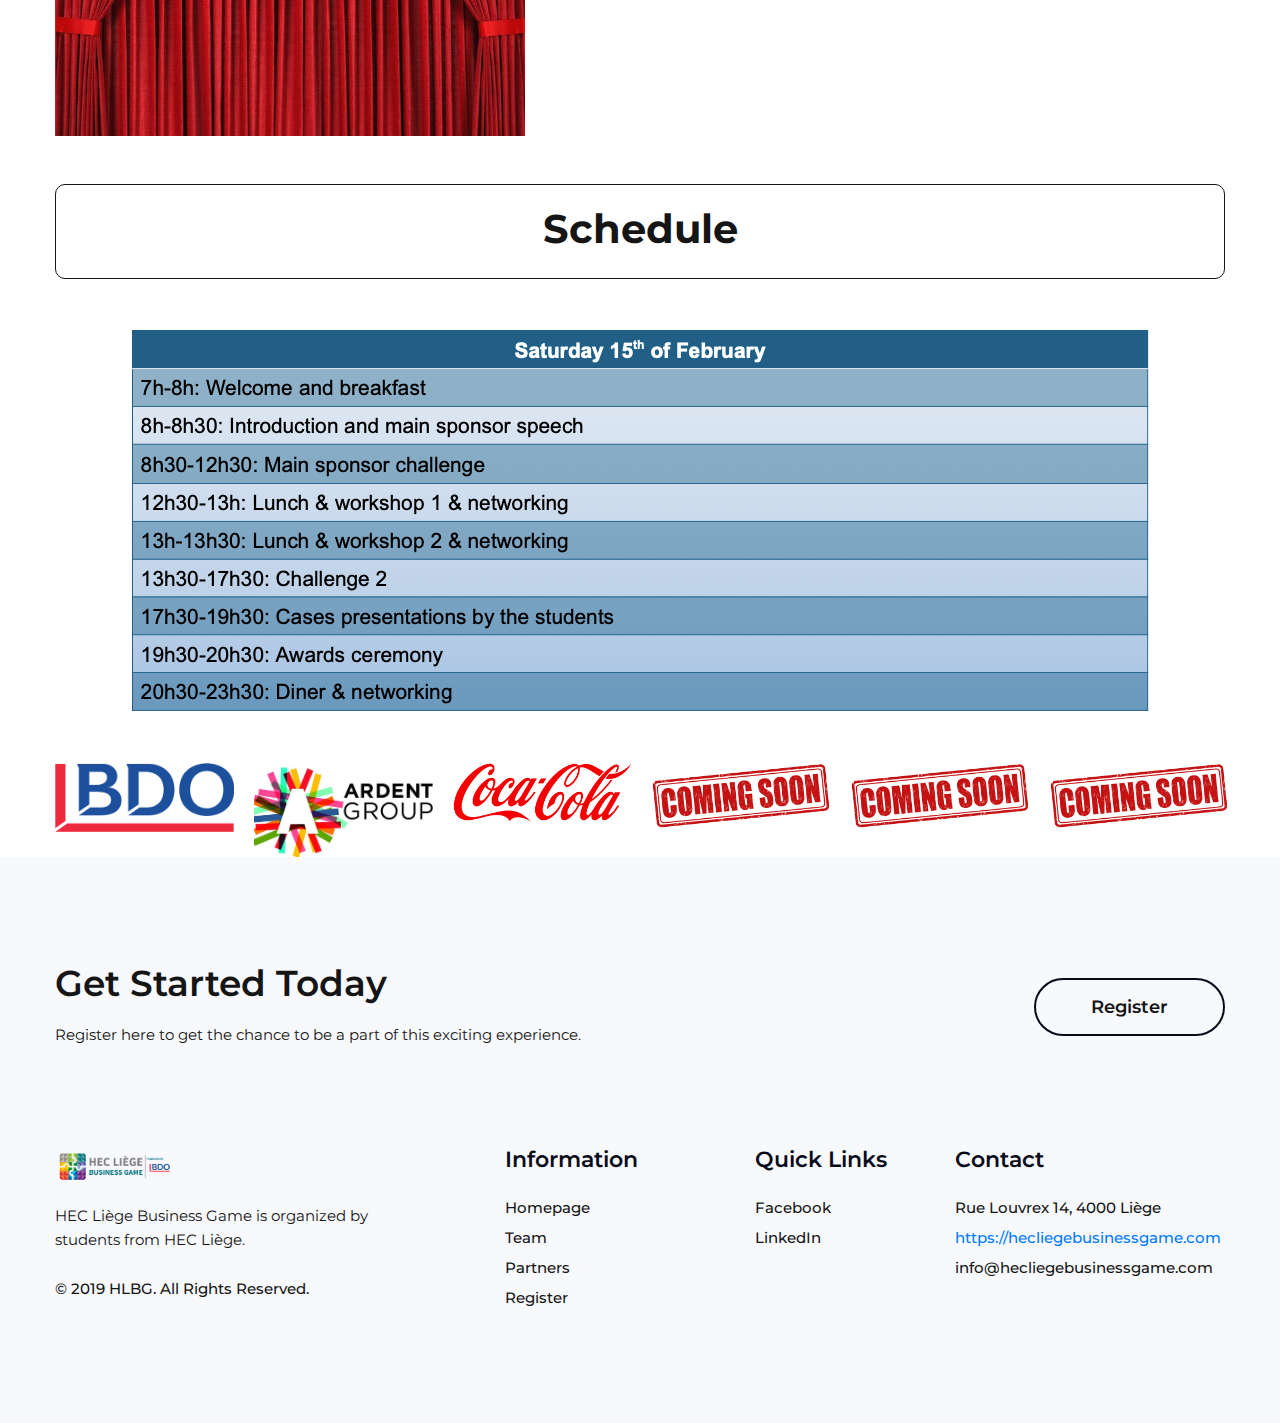
==== commit d14f8bff: "coca sur les pages" ====
--- a/challenges.html
+++ b/challenges.html
@@ -232,7 +232,7 @@
                         </div>
     
                         <div class="brand-logo-item"style="margin:10px padding:20px">
-                            <a href="partners.html"><img src="assets/img/brand-logo/coming.png" alt="lux"/></a>
+                            <a href="partners.html"><img src="assets/img/brand-logo/coca.png" alt="lux"/></a>
                         </div>
     
                         <div class="brand-logo-item"style="margin:10px padding:20px">
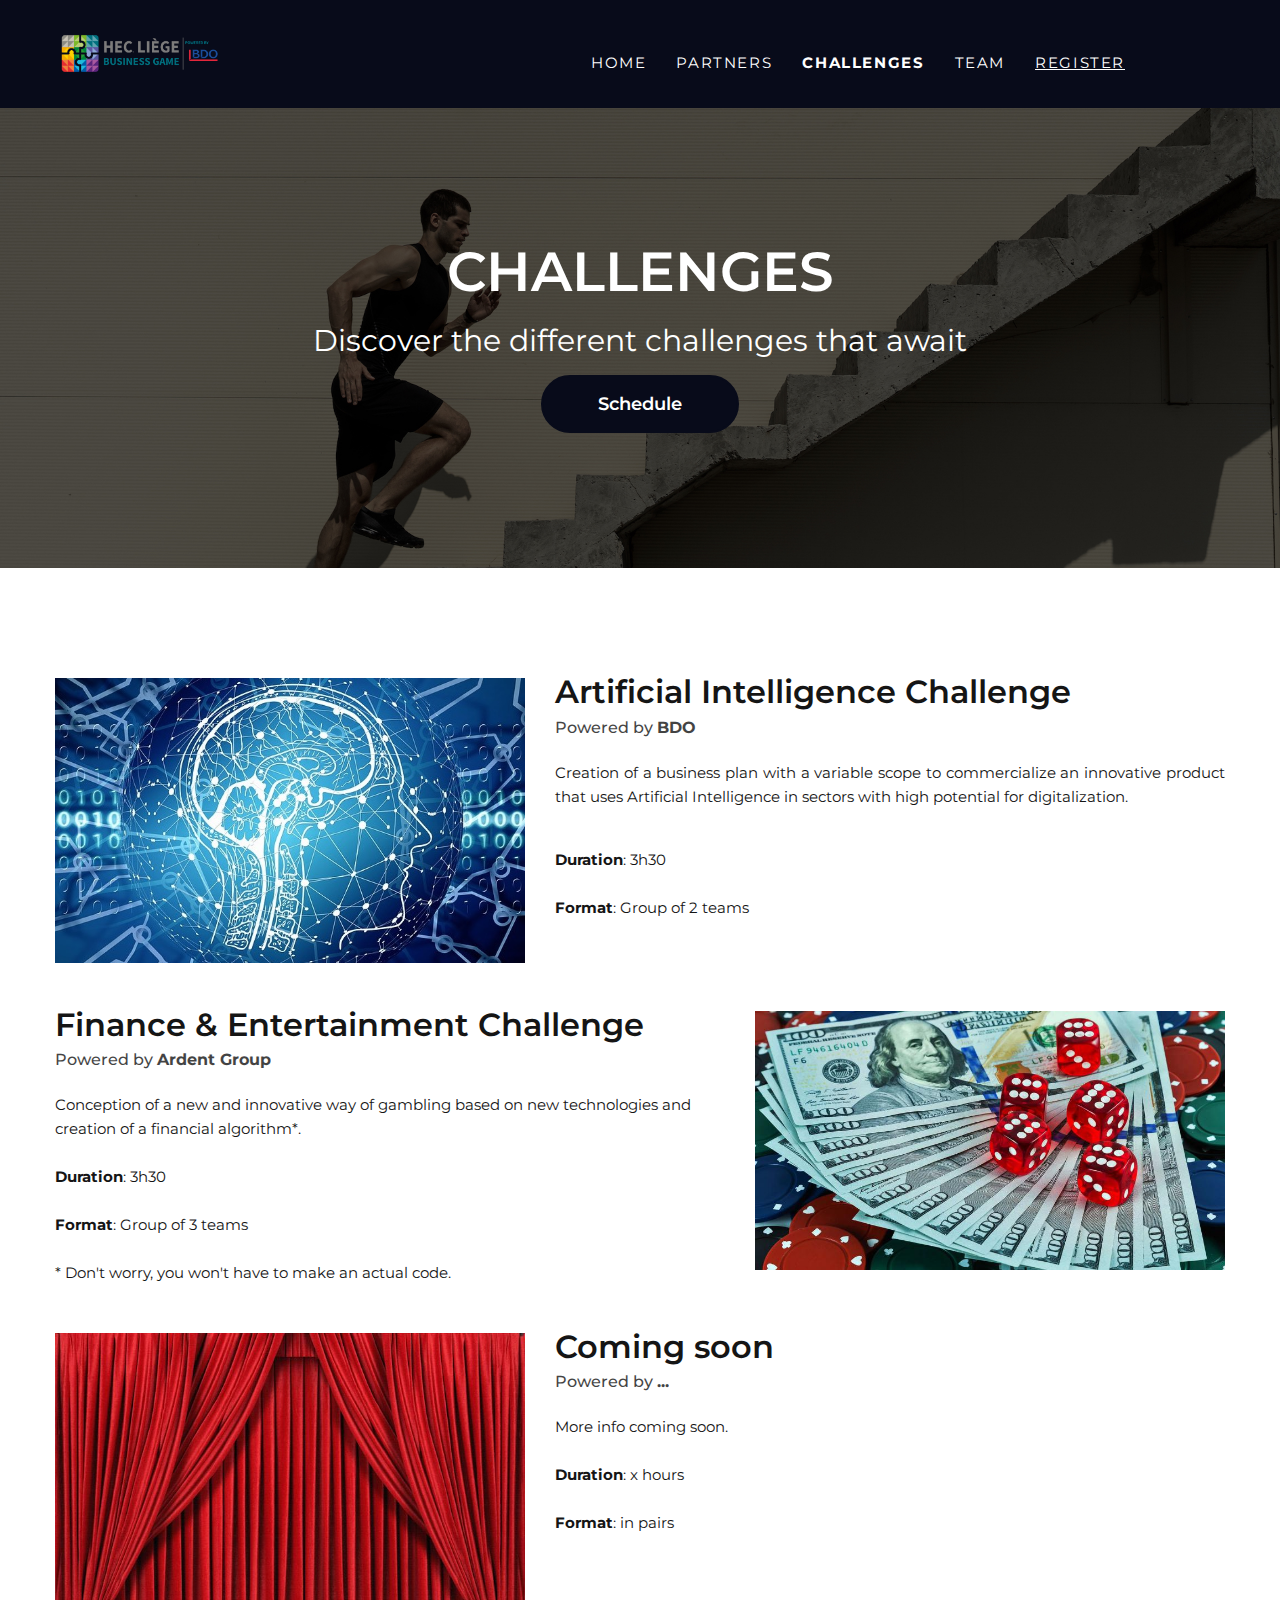
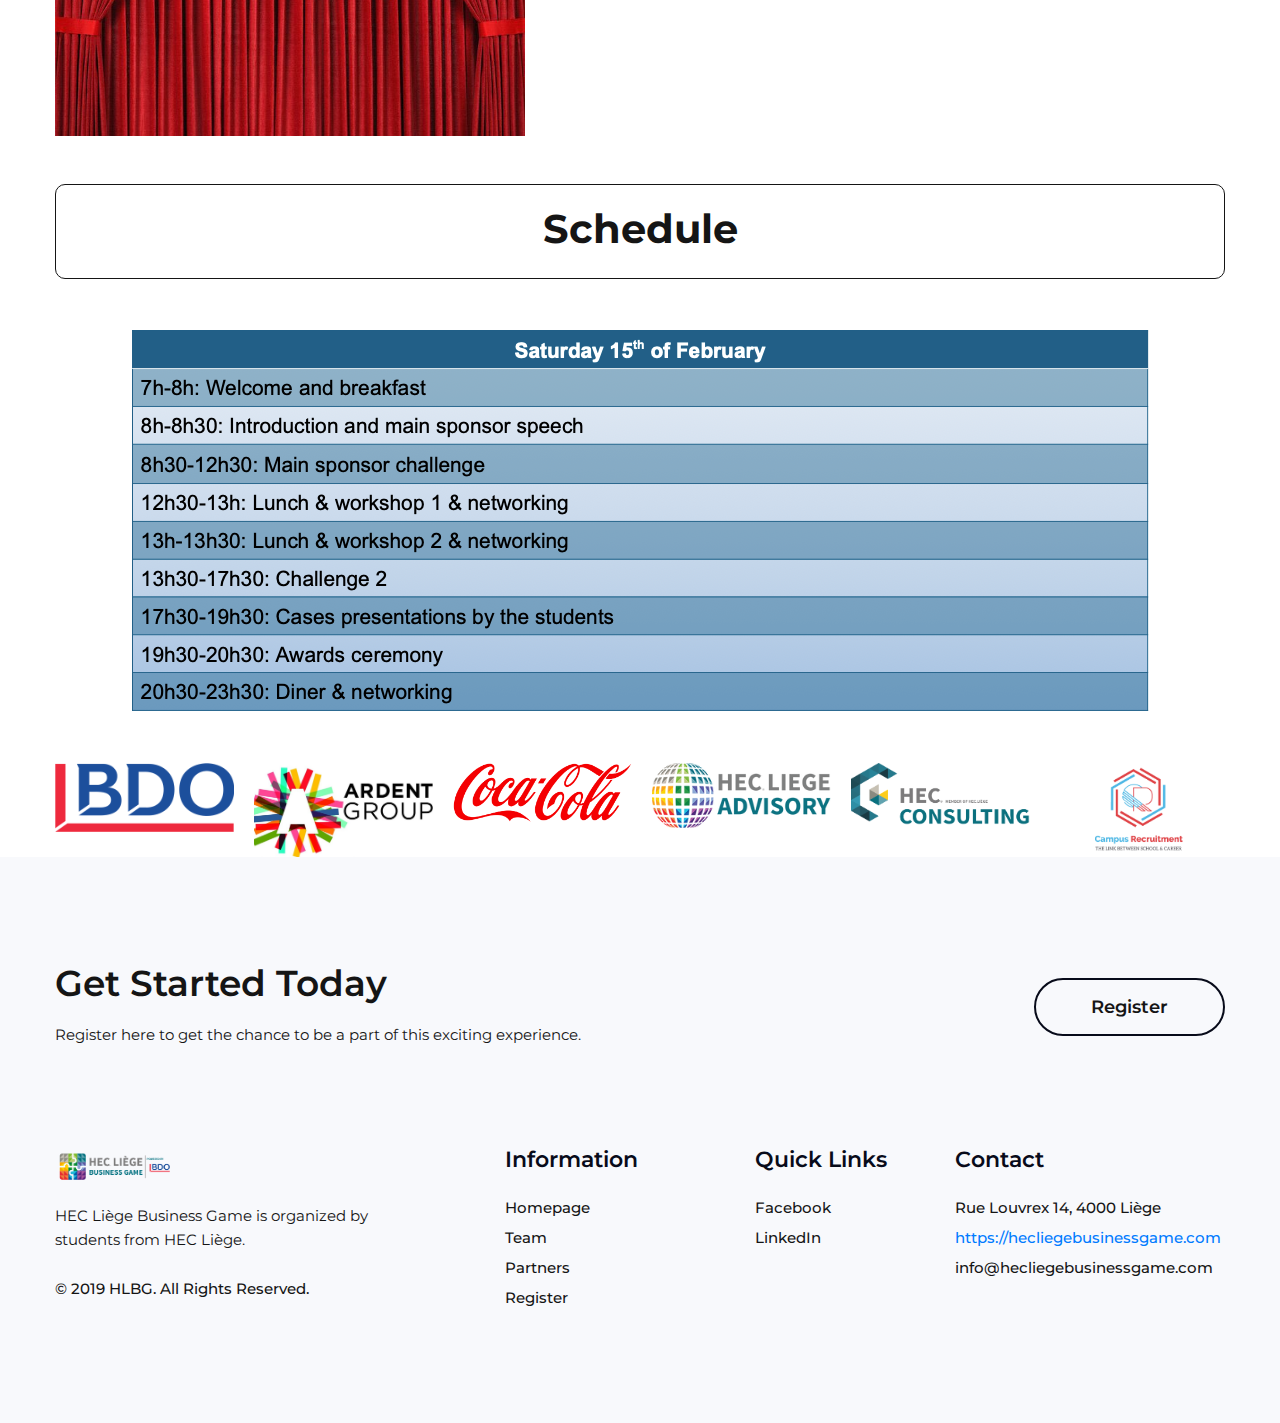
==== commit b43e9456: "logo sur toutes les pages" ====
--- a/challenges.html
+++ b/challenges.html
@@ -224,7 +224,7 @@
                 <div class="col-12">
                     <div class="brand-logo-content slick-row-20">
                         <div class="brand-logo-item"style="margin:10px padding:20px">
-                            <a href="partners.html"><img src="assets/img/brand-logo/bdo.png" alt="bcg"/></a>
+                            <a href="partners.html"><img src="assets/img/brand-logo/bdo.png" alt="bdo"/></a>
                         </div>
     
                         <div class="brand-logo-item"style="margin:10px padding:20px">
@@ -232,19 +232,27 @@
                         </div>
     
                         <div class="brand-logo-item"style="margin:10px padding:20px">
-                            <a href="partners.html"><img src="assets/img/brand-logo/coca.png" alt="lux"/></a>
-                        </div>
-    
-                        <div class="brand-logo-item"style="margin:10px padding:20px">
-                            <a href="partners.html"><img src="assets/img/brand-logo/coming.png" alt="deloitte"/></a>
-                        </div>
-    
-                        <div class="brand-logo-item"style="margin:10px padding:20px">
-                            <a href="partners.html"><img src="assets/img/brand-logo/coming.png" alt="bdo"/></a>
-                        </div>
-    
-                        <div class="brand-logo-item"style="margin:10px padding:20px">
-                            <a href="partners.html"><img src="assets/img/brand-logo/coming.png" alt="coca"/></a>
+                            <a href="partners.html"><img src="assets/img/brand-logo/coca.png" alt="coca"/></a>
+                        </div>
+    
+                        <div class="brand-logo-item"style="margin:10px padding:20px">
+                            <a href="partners.html"><img src="assets/img/brand-logo/adv.png" alt="adv"/></a>
+                        </div>
+    
+                        <div class="brand-logo-item"style="margin:10px padding:20px">
+                            <a href="partners.html"><img src="assets/img/brand-logo/cons.png" alt="consulting"/></a>
+                        </div>
+    
+                        <div class="brand-logo-item"style="margin:10px padding:20px">
+                            <a href="partners.html"><img src="assets/img/brand-logo/camp.png" alt="campus"/></a>
+                        </div>
+    
+                        <div class="brand-logo-item"style="margin:10px padding:20px">
+                            <a href="partners.html"><img src="assets/img/brand-logo/capitant.png" alt="capitant"/></a>
+                        </div>
+    
+                        <div class="brand-logo-item"style="margin:10px padding:20px">
+                            <a href="partners.html"><img src="assets/img/brand-logo/fede.png" alt="fede"/></a>
                         </div>
                     </div>
                 </div>
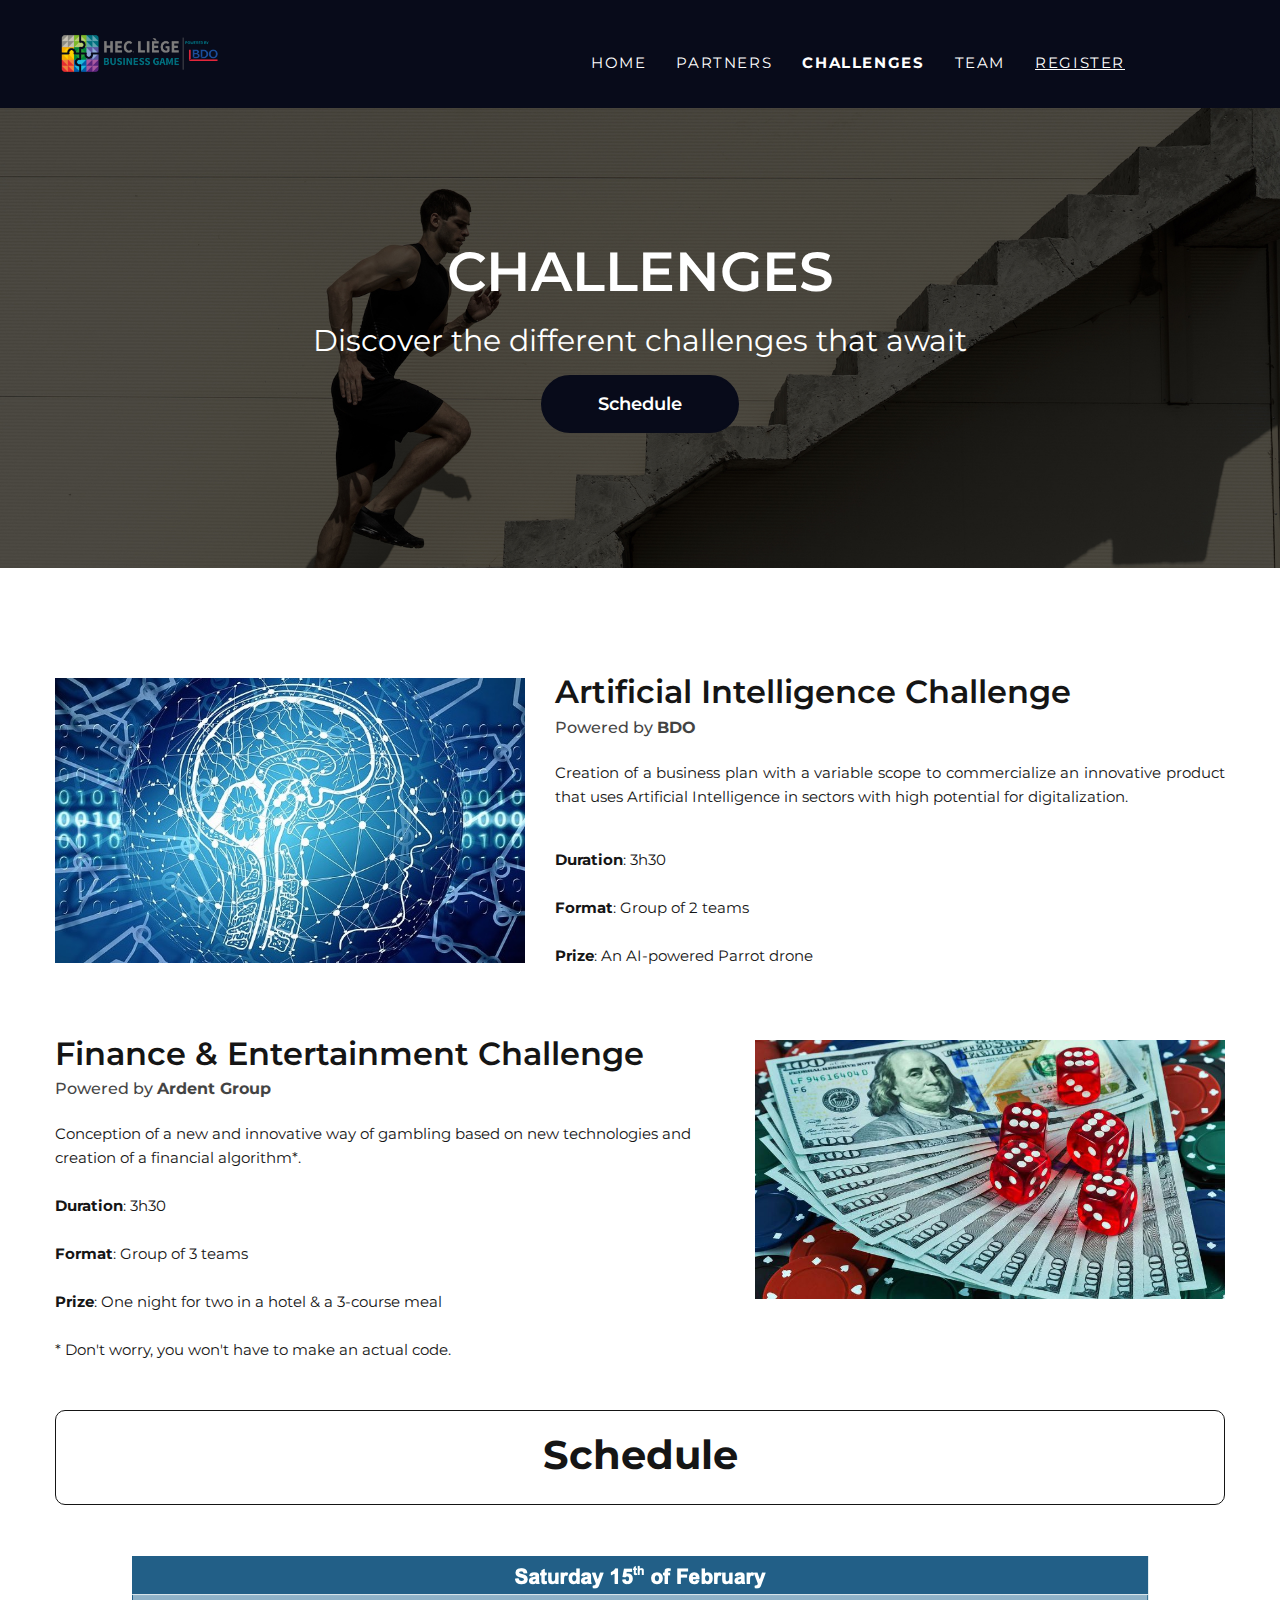
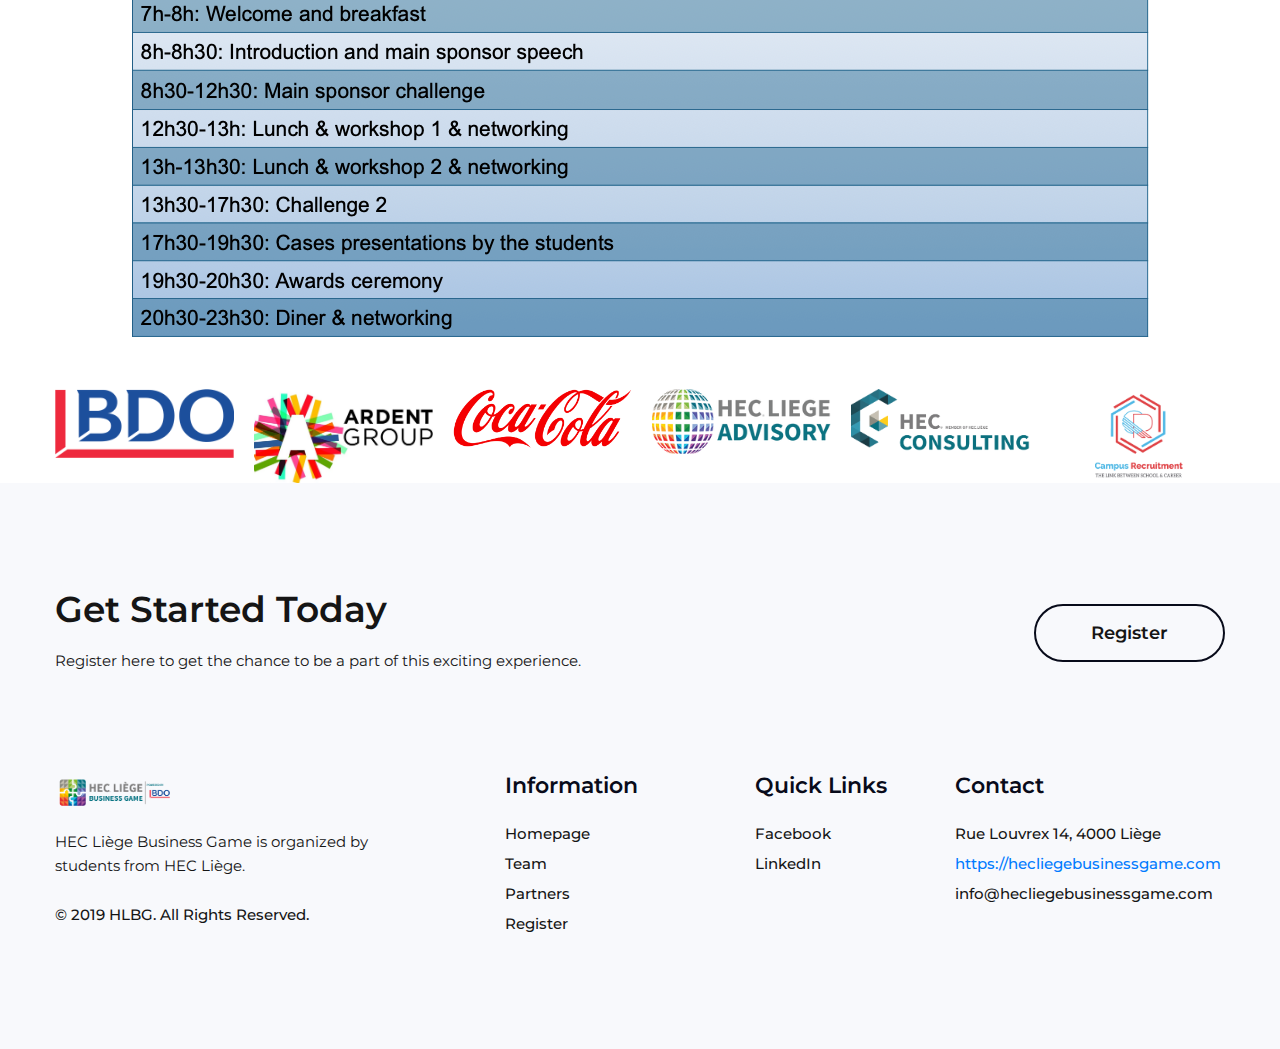
==== commit 71be365f: "Update for the sponsors" ====
--- a/challenges.html
+++ b/challenges.html
@@ -134,6 +134,9 @@
                                 <strong>Duration</strong>: 3h30</br>
                                 </br>
                                 <strong>Format</strong>: Group of 2 teams </br>
+                            </br>
+                                <strong>Prize</strong>: An AI-powered Parrot drone</br>
+                            </br>
                             </p>
                             </div>
                         </div>
@@ -158,6 +161,8 @@
                                 </br>
                                 <strong>Format</strong>: Group of 3 teams </br>
                             </br>
+                            <strong>Prize</strong>: One night for two in a hotel & a 3-course meal</br>
+                        </br>
                                 * Don't worry, you won't have to make an actual code.
                             </p>
                             </div>
@@ -166,36 +171,6 @@
                         <div class="col-md-5">
                             <div class="member-pic mb-sm-35">
                                 <img src="assets/img/gambling.jpg" alt="bcg"/>
-                            </div>
-                        </div>
-                    </div>
-                </div>
-            </div>
-        </div>
-
-
-        
-
-        <div class="container mt-5">
-            <div class="member-details-wrap">
-                <div class="member-details-top">
-                    <div class="row">
-                        <div class="col-md-5">
-                            <div class="member-pic mb-sm-35">
-                                <img src="assets/img/comso.jpg" alt="online"/>
-                            </div>
-                        </div>
-
-                        <div class="col-md-7 ml-auto">
-                            <div class="member-desc" id="online">
-                                <h2>Coming soon</h2>
-                                <h5>Powered by <strong>...</strong></h5>
-                                More info coming soon.</br>
-                                </br>
-                                <strong>Duration</strong>: x hours </br>
-                                </br>
-                                <strong>Format</strong>: in pairs </br>
-                            </p>
                             </div>
                         </div>
                     </div>
@@ -236,7 +211,7 @@
                         </div>
     
                         <div class="brand-logo-item"style="margin:10px padding:20px">
-                            <a href="partners.html"><img src="assets/img/brand-logo/adv.png" alt="adv"/></a>
+                            <a href="partners.html"><img src="assets/img/brand-logo/advisory.png" alt="adv"/></a>
                         </div>
     
                         <div class="brand-logo-item"style="margin:10px padding:20px">
@@ -249,6 +224,10 @@
     
                         <div class="brand-logo-item"style="margin:10px padding:20px">
                             <a href="partners.html"><img src="assets/img/brand-logo/capitant.png" alt="capitant"/></a>
+                        </div>
+
+                        <div class="brand-logo-item"style="margin:10px padding:20px">
+                            <a href="partners.html"><img src="assets/img/brand-logo/sci.jpg" alt="sci"/></a>
                         </div>
     
                         <div class="brand-logo-item"style="margin:10px padding:20px">
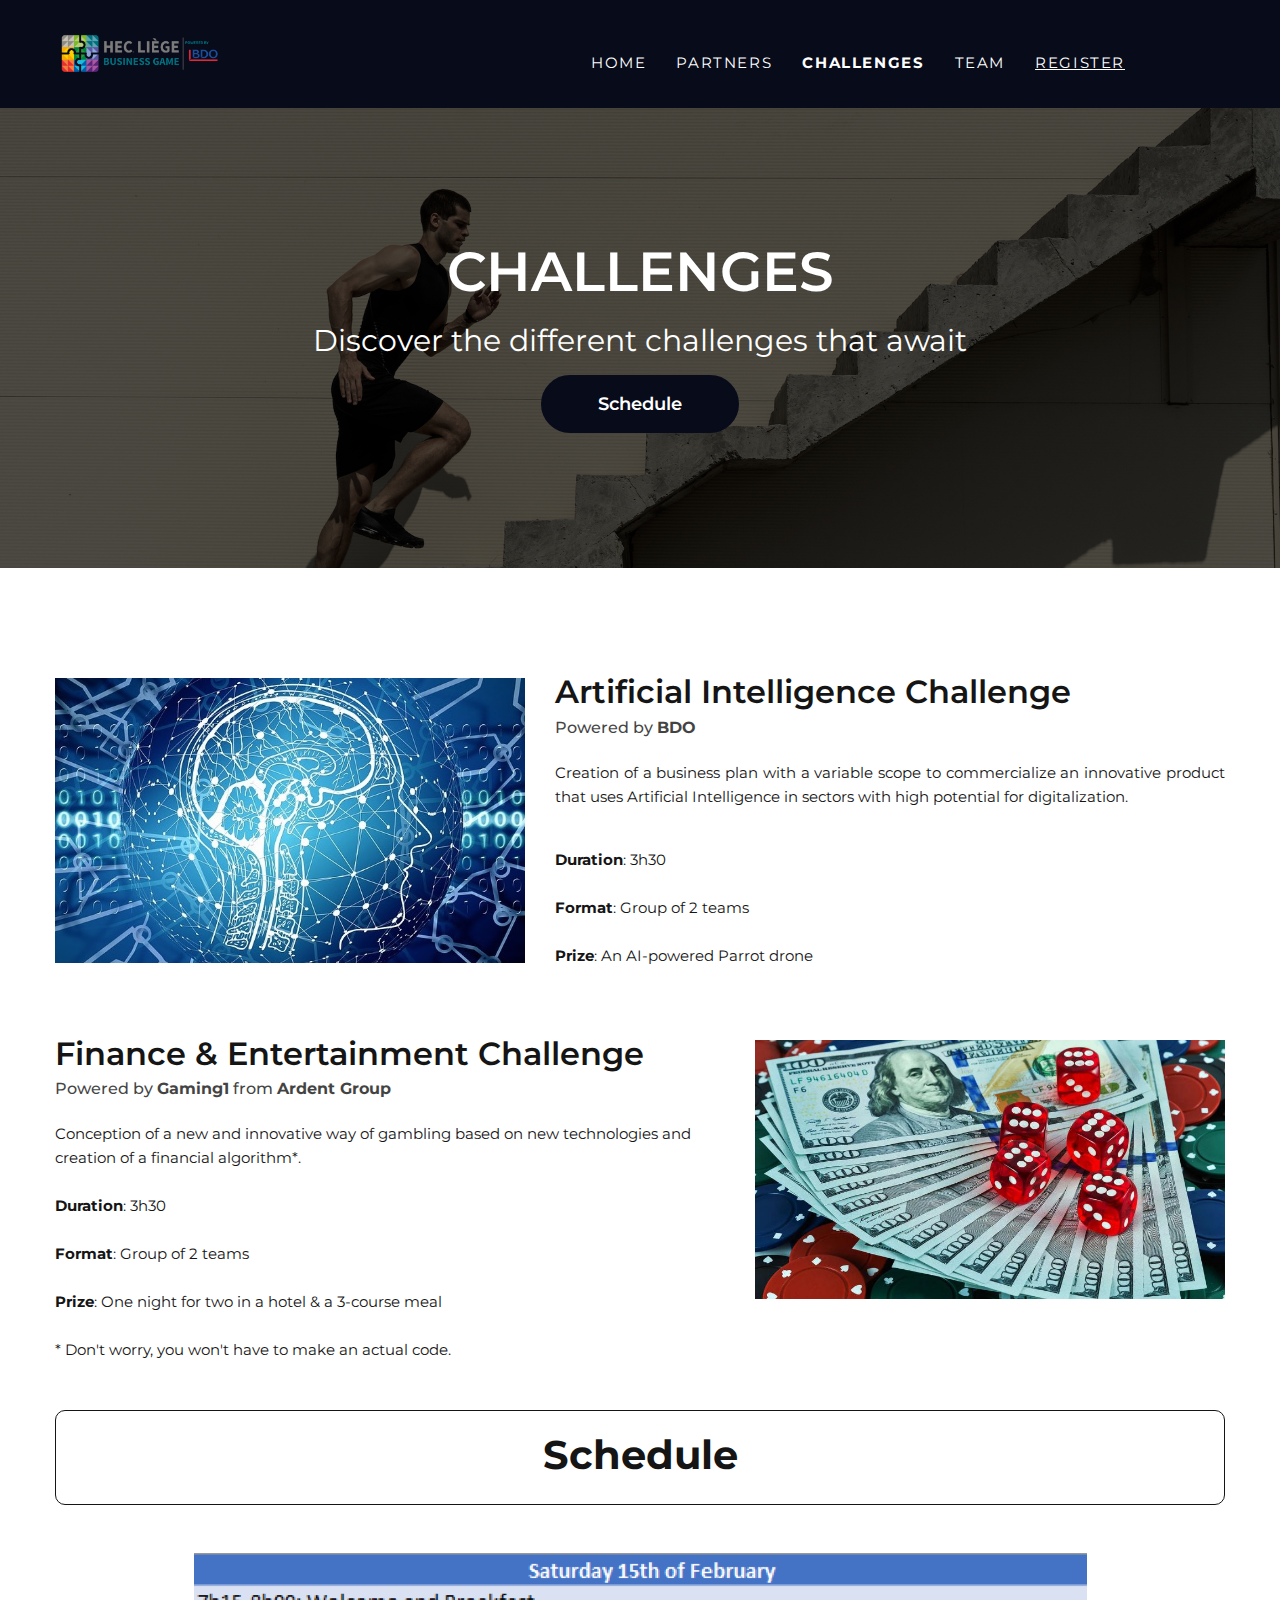
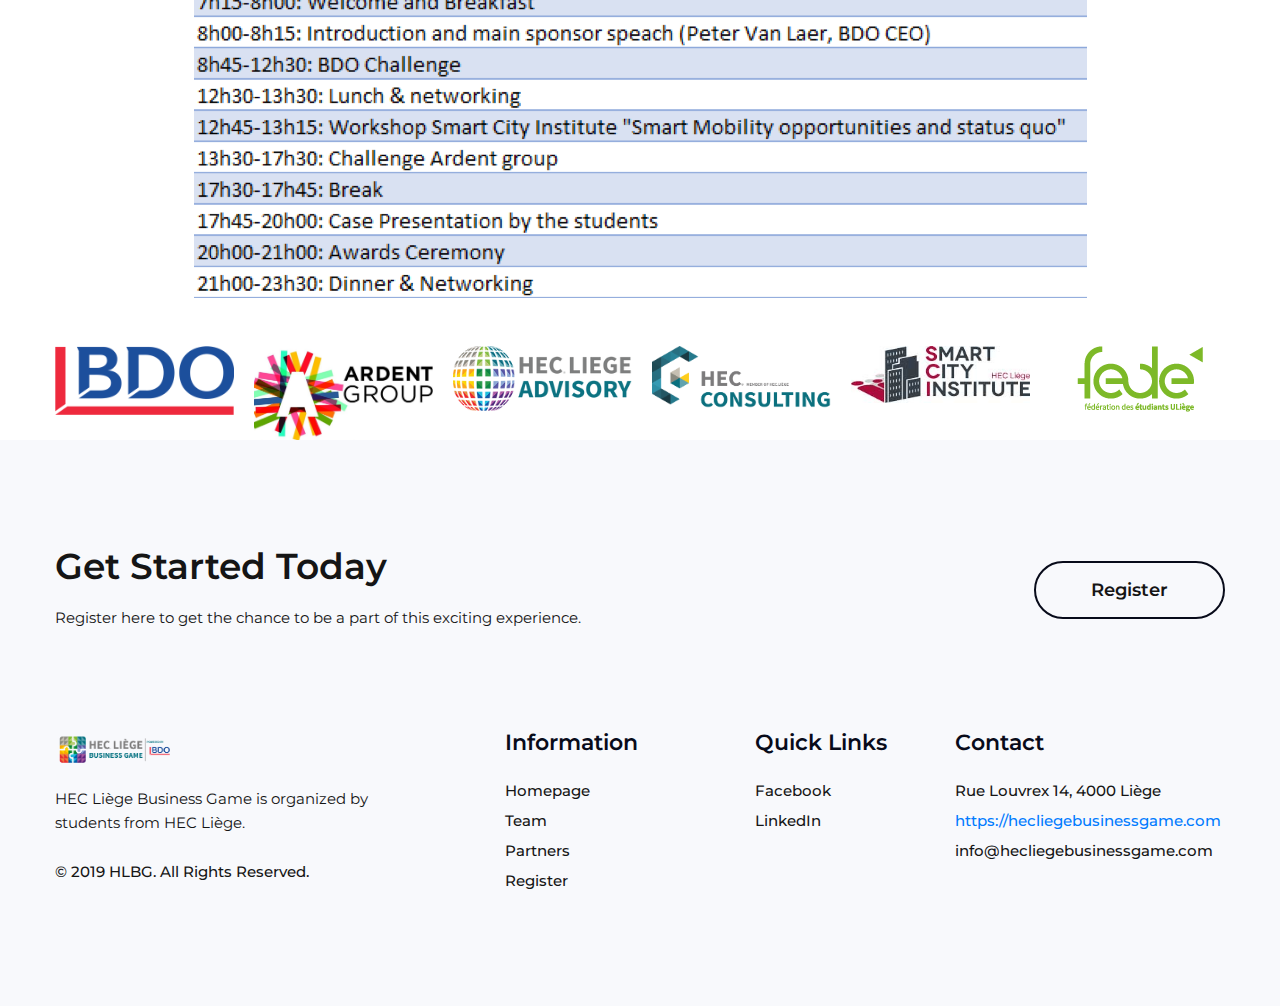
==== commit e108efdf: "sponsor change and schedule" ====
--- a/challenges.html
+++ b/challenges.html
@@ -154,12 +154,12 @@
                         <div class="col-md-7 ml-auto">
                             <div class="member-desc" id="performance">
                                 <h2>Finance & Entertainment Challenge</h2>
-                                <h5>Powered by <strong>Ardent Group</strong></h5>
+                                <h5>Powered by <strong>Gaming1</strong> from <strong>Ardent Group</strong></h5>
                                 Conception of a new and innovative way of gambling based on new technologies and creation of a financial algorithm*.</br>
                                 </br>
                                 <strong>Duration</strong>: 3h30 </br>
                                 </br>
-                                <strong>Format</strong>: Group of 3 teams </br>
+                                <strong>Format</strong>: Group of 2 teams </br>
                             </br>
                             <strong>Prize</strong>: One night for two in a hotel & a 3-course meal</br>
                         </br>
@@ -187,7 +187,7 @@
     <div class="container boxed mb-5">
         <h1>Schedule</h1>
     </div>
-    <img src="assets/img/schedule2.png" alt="schedule" id="schedule"/>
+    <img src="assets/img/Horaire.png" alt="schedule" id="schedule"/>
 
 </div>
 
@@ -206,10 +206,7 @@
                             <a href="partners.html"><img src="assets/img/brand-logo/ardent.jpg" alt="ardent"/></a>
                         </div>
     
-                        <div class="brand-logo-item"style="margin:10px padding:20px">
-                            <a href="partners.html"><img src="assets/img/brand-logo/coca.png" alt="coca"/></a>
-                        </div>
-    
+                      
                         <div class="brand-logo-item"style="margin:10px padding:20px">
                             <a href="partners.html"><img src="assets/img/brand-logo/advisory.png" alt="adv"/></a>
                         </div>
@@ -218,13 +215,7 @@
                             <a href="partners.html"><img src="assets/img/brand-logo/cons.png" alt="consulting"/></a>
                         </div>
     
-                        <div class="brand-logo-item"style="margin:10px padding:20px">
-                            <a href="partners.html"><img src="assets/img/brand-logo/camp.png" alt="campus"/></a>
-                        </div>
-    
-                        <div class="brand-logo-item"style="margin:10px padding:20px">
-                            <a href="partners.html"><img src="assets/img/brand-logo/capitant.png" alt="capitant"/></a>
-                        </div>
+                       
 
                         <div class="brand-logo-item"style="margin:10px padding:20px">
                             <a href="partners.html"><img src="assets/img/brand-logo/sci.jpg" alt="sci"/></a>
